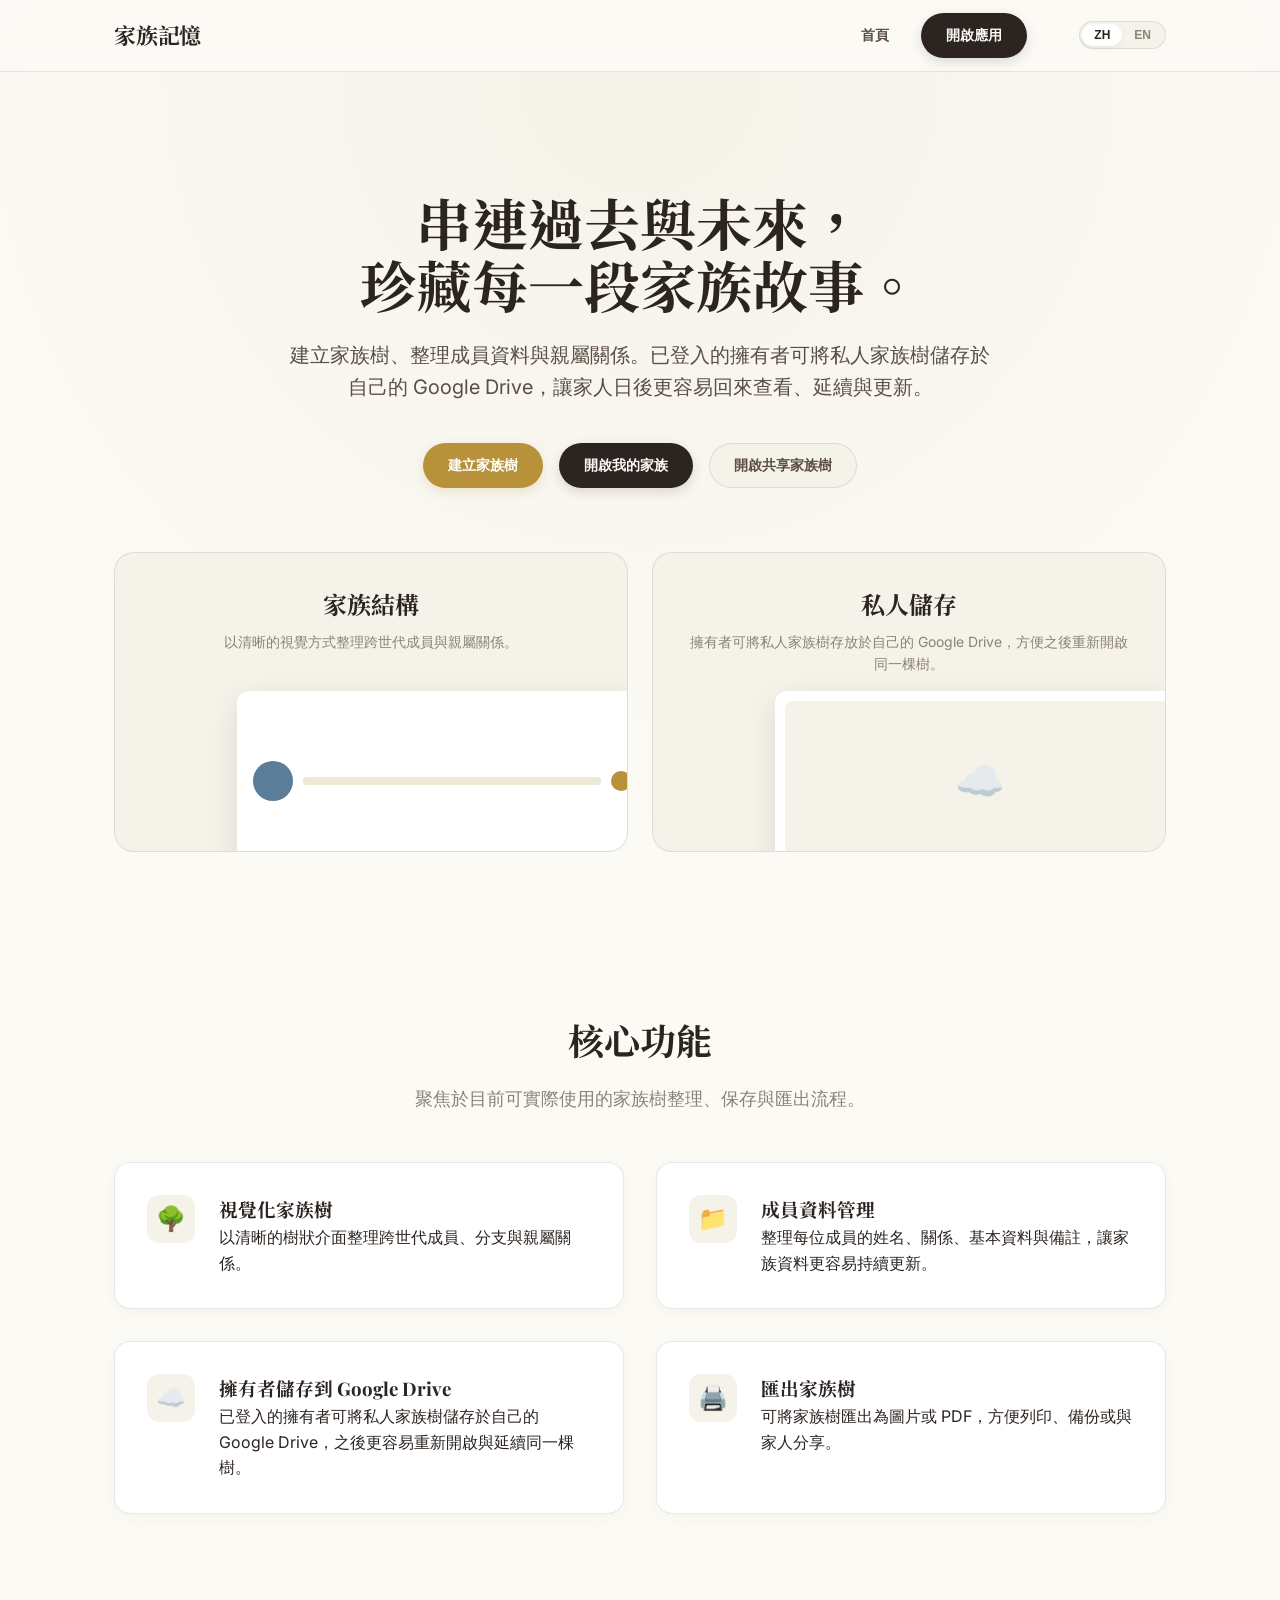
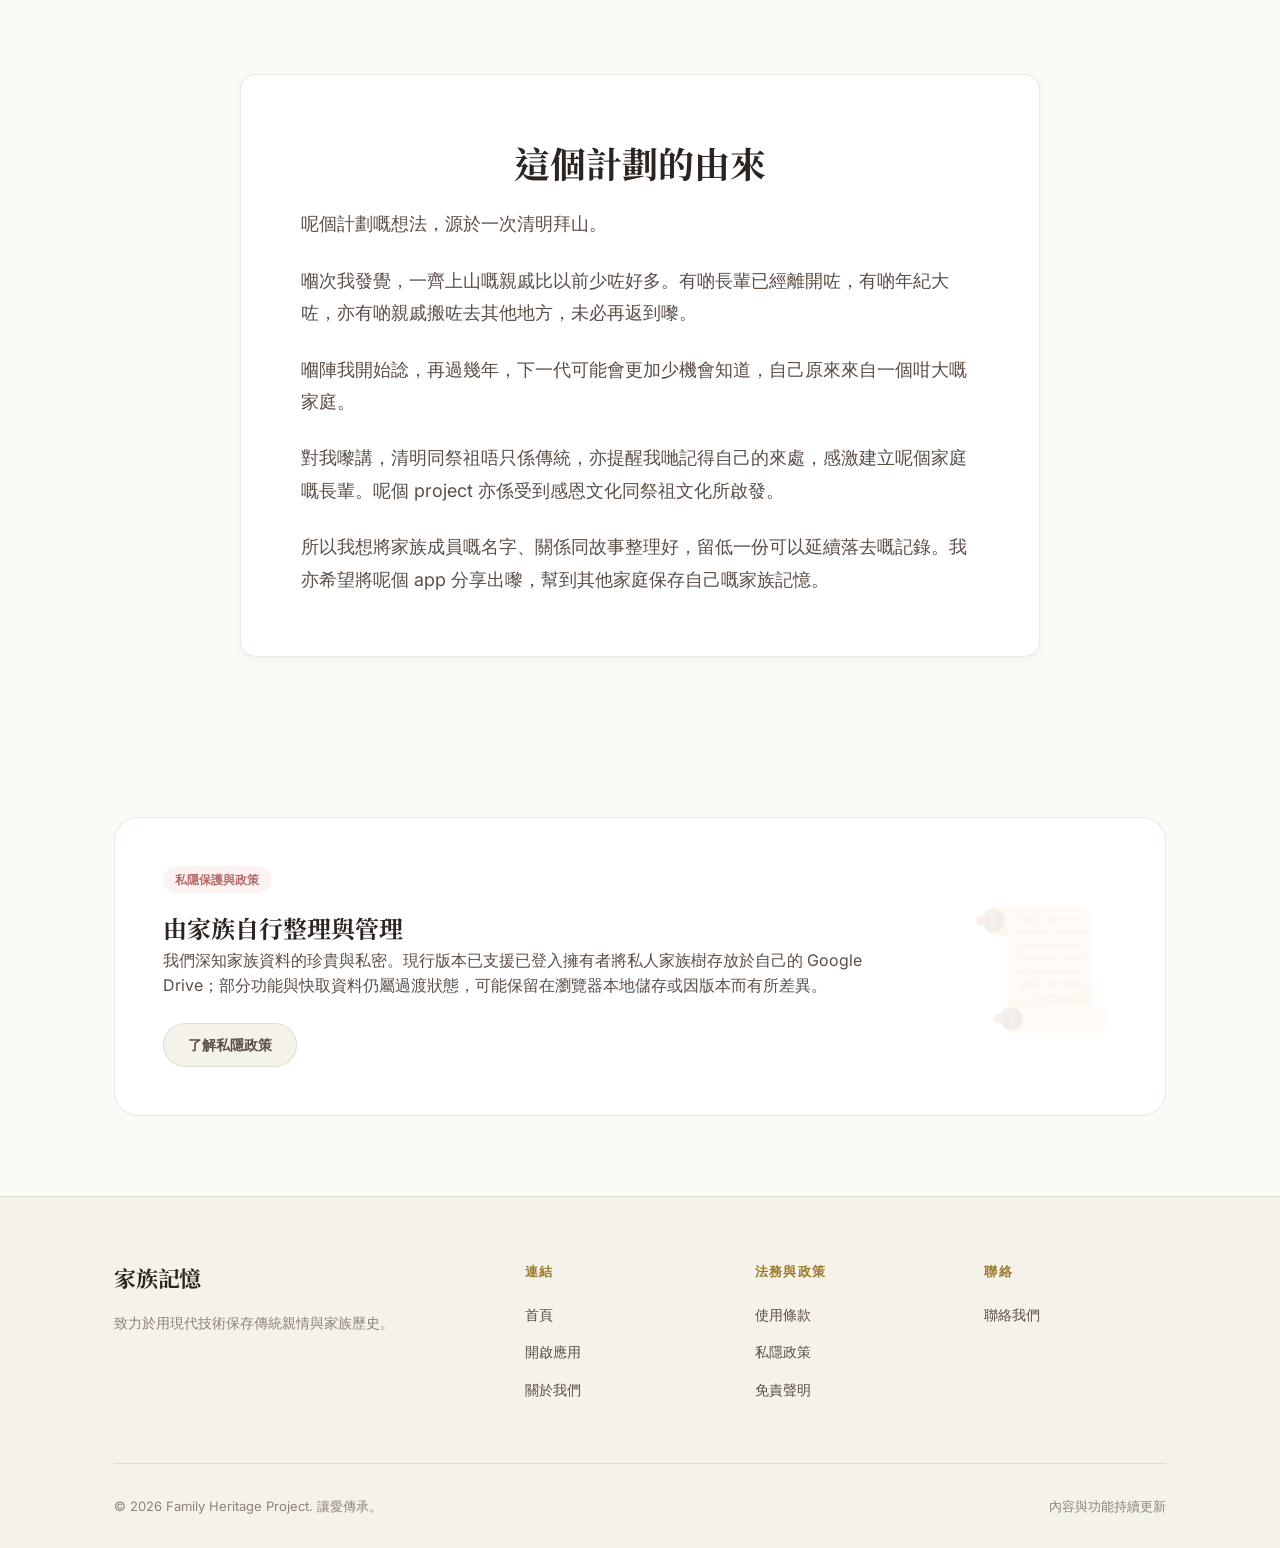
==== index.html @ efa3d114 "Add files via upload" ====
<!DOCTYPE html>
<html lang="zh">
<head>
  <meta charset="UTF-8">
  <meta name="viewport" content="width=device-width, initial-scale=1.0">
  <title>家族記憶 — 家族樹與 Google Drive 保存工具</title>
  <meta name="description" content="家族記憶是一個免費使用的家族樹工具，幫助家庭整理成員關係與基本資料，並讓擁有者將私人家族樹儲存於自己的 Google Drive。">
  <!-- Update this canonical URL to your final live domain -->
  <link rel="canonical" href="https://your-domain.com/">

  <!-- Open Graph -->
  <meta property="og:type" content="website">
  <meta property="og:url" content="https://your-domain.com/">
  <meta property="og:title" content="家族記憶 — 家族樹與 Google Drive 保存工具">
  <meta property="og:description" content="免費使用的家族樹工具，整理成員關係與資料，並讓擁有者將私人家族樹儲存於自己的 Google Drive。">
  <meta property="og:locale" content="zh_HK">
  <meta property="og:locale:alternate" content="en_US">

  <!-- Twitter / X Card -->
  <meta name="twitter:card" content="summary">
  <meta name="twitter:title" content="家族記憶 — 家族樹與 Google Drive 保存工具">
  <meta name="twitter:description" content="免費使用的家族樹工具，整理成員關係與資料，並讓擁有者將私人家族樹儲存於自己的 Google Drive。">

  <!-- Schema.org JSON-LD -->
  <script type="application/ld+json">
  {
    "@context": "https://schema.org",
    "@type": "WebApplication",
    "name": "家族記憶 Family Heritage",
    "url": "https://your-domain.com/",
    "description": "A free-to-use family tree tool that helps families organise member relationships and basic records, lets the owner store the private tree in their own Google Drive, and supports exporting the tree as an image or PDF.",
    "applicationCategory": "LifestyleApplication",
    "operatingSystem": "Any",
    "offers": {
      "@type": "Offer",
      "price": "0",
      "priceCurrency": "USD"
    },
    "inLanguage": ["zh-HK", "zh-TW", "en"],
    "creator": {
      "@type": "Person",
      "name": "Family Heritage Project"
    }
  }
  </script>
  <link rel="preconnect" href="https://fonts.googleapis.com">
  <link rel="preconnect" href="https://fonts.gstatic.com" crossorigin>
  <link href="https://fonts.googleapis.com/css2?family=Inter:wght@400;500;600;700&family=Playfair+Display:ital,wght@0,700;1,700&family=Noto+Serif+TC:wght@400;700&display=swap" rel="stylesheet">
  <link rel="stylesheet" href="site.css">
  <style>
    /* Unique Landing Page Styles */
    .hero {
      padding: 120px 0 80px;
      text-align: center;
      background: radial-gradient(circle at top, #f5f2e9 0%, var(--p) 70%);
    }
    .hero h1 { font-size: 56px; line-height: 1.1; margin-bottom: 24px; color: var(--ink); }
    .hero p { font-size: 20px; color: var(--ink2); max-width: 700px; margin: 0 auto 40px; }
    .hero-ctas { display: flex; gap: 16px; justify-content: center; }

    .story-section { background: var(--p); }
    .story-card { max-width: 800px; margin: 0 auto; padding: 60px; text-align: left; }
    .story-content p { font-size: 18px; margin-bottom: 24px; color: var(--ink2); line-height: 1.8; }
    .story-content p:last-child { margin-bottom: 0; }

    .lang-toggle {
      display: flex;
      background: var(--p2);
      border: 1px solid var(--bd);
      border-radius: 99px;
      padding: 2px;
      margin-left: 20px;
    }
    .lang-btn {
      padding: 4px 12px;
      border-radius: 99px;
      font-size: 12px;
      font-weight: 600;
      cursor: pointer;
      transition: all 0.2s;
      border: none;
      background: transparent;
      color: var(--ink3);
    }
    .lang-btn.active {
      background: #fff;
      color: var(--ink);
      box-shadow: 0 2px 5px rgba(0,0,0,0.05);
    }

    .preview-grid { display: grid; grid-template-columns: repeat(2, 1fr); gap: 24px; margin-top: 64px; }
    .preview-card { 
      height: 300px; 
      background: var(--p2); 
      border-radius: 20px; 
      border: 1px solid var(--bd); 
      overflow: hidden;
      position: relative;
      padding: 32px;
    }
    .preview-card h3 { font-size: 24px; margin-bottom: 8px; }
    .preview-card p { font-size: 14px; color: var(--ink3); }
    .mock-ui { 
      position: absolute; 
      bottom: -20px; 
      right: -20px; 
      width: 80%; 
      height: 180px; 
      background: #fff; 
      border-radius: 12px; 
      box-shadow: 0 10px 30px rgba(0,0,0,0.1);
      padding: 16px;
    }

    .stats-section { background: var(--ink); color: var(--p); }
    .stats-section .section-title { color: var(--p); }
    .stats-grid { display: grid; grid-template-columns: repeat(3, 1fr); gap: 32px; text-align: center; }
    .stat-item h2 { font-size: 28px; color: var(--gold); margin-bottom: 10px; }
    .stat-item p { font-size: 15px; opacity: 0.82; font-weight: 500; line-height: 1.6; max-width: 260px; margin: 0 auto; }

    .features-grid { display: grid; grid-template-columns: repeat(2, 1fr); gap: 32px; }
    .feature-card { display: flex; gap: 24px; align-items: flex-start; }
    .feature-icon { 
      width: 48px; height: 48px; border-radius: 12px; background: var(--p2); 
      display: flex; align-items: center; justify-content: center; font-size: 24px; flex-shrink: 0;
    }

    .privacy-box { 
      background: #fff; border: 1px solid var(--bd); border-radius: 24px; padding: 48px; 
      display: flex; gap: 48px; align-items: center;
    }
    .privacy-content { flex: 1; }
    .privacy-tag { 
      display: inline-block; padding: 4px 12px; background: var(--fbg); color: var(--fac); 
      border-radius: 99px; font-size: 12px; font-weight: 700; margin-bottom: 16px;
    }

  </style>
</head>
<body>

  <header class="site-header">
    <div class="container nav-wrap">
      <a href="index.html" class="logo" data-i18n="nav_brand">家族記憶</a>
      <nav class="nav-links">
        <a href="index.html" class="nav-link" data-i18n="nav_home">首頁</a>
        <a href="app.html" class="btn btn-pri" data-i18n="nav_app">開啟應用</a>
        
        <div class="lang-toggle">
          <button class="lang-btn" id="lang-zh-btn" onclick="setLang('zh')">ZH</button>
          <button class="lang-btn" id="lang-en-btn" onclick="setLang('en')">EN</button>
        </div>
      </nav>
    </div>
  </header>

  <main>
    <section class="hero">
      <div class="container">
        <h1 data-i18n="hero_title">串連過去與未來，<br>珍藏每一段家族故事。</h1>
        <p data-i18n="hero_subtitle">建立家族樹、整理成員資料與親屬關係。已登入的擁有者可將私人家族樹儲存於自己的 Google Drive，讓家人日後更容易回來查看、延續與更新。</p>
        <div class="hero-ctas">
          <a href="app.html" class="btn btn-gold" data-i18n="cta_create">建立家族樹</a>
          <a href="app.html" class="btn btn-pri" data-i18n="cta_open">開啟我的家族</a>
          <a href="app.html" class="btn btn-sec" data-i18n="cta_view">開啟共享家族樹</a>
        </div>

        <div class="preview-grid">
          <div class="preview-card">
            <h3 data-i18n="preview_tree">家族結構</h3>
            <p data-i18n="preview_tree_desc">以清晰的視覺方式整理跨世代成員與親屬關係。</p>
            <div class="mock-ui" style="display:flex; gap:10px; align-items:center;">
              <div style="width:40px; height:40px; border-radius:50%; background:var(--mac);"></div>
              <div style="flex:1; height:8px; background:var(--p3); border-radius:4px;"></div>
              <div style="width:20px; height:20px; border-radius:50%; background:var(--gold);"></div>
            </div>
          </div>
          <div class="preview-card">
            <h3 data-i18n="preview_drive">私人儲存</h3>
            <p data-i18n="preview_drive_desc">擁有者可將私人家族樹存放於自己的 Google Drive，方便之後重新開啟同一棵樹。</p>
            <div class="mock-ui" style="padding:10px;">
              <div style="width:100%; height:100%; background:var(--p2); border-radius:8px; display:flex; align-items:center; justify-content:center; font-size:40px;">☁️</div>
            </div>
          </div>
        </div>
      </div>
    </section>

    <section class="features">
      <div class="container">
        <h2 class="section-title" data-i18n="features_title">核心功能</h2>
        <p class="section-subtitle" data-i18n="features_subtitle">聚焦於目前可實際使用的家族樹整理、保存與匯出流程。</p>
        
        <div class="features-grid">
          <div class="card feature-card">
            <div class="feature-icon">🌳</div>
            <div>
              <h3 data-i18n="feat_tree">視覺化家族樹</h3>
              <p data-i18n="feat_tree_desc">以清晰的樹狀介面整理跨世代成員、分支與親屬關係。</p>
            </div>
          </div>
          <div class="card feature-card">
            <div class="feature-icon">📁</div>
            <div>
              <h3 data-i18n="feat_members">成員資料管理</h3>
              <p data-i18n="feat_members_desc">整理每位成員的姓名、關係、基本資料與備註，讓家族資料更容易持續更新。</p>
            </div>
          </div>
          <div class="card feature-card">
            <div class="feature-icon">☁️</div>
            <div>
              <h3 data-i18n="feat_drive">擁有者儲存到 Google Drive</h3>
              <p data-i18n="feat_drive_desc">已登入的擁有者可將私人家族樹儲存於自己的 Google Drive，之後更容易重新開啟與延續同一棵樹。</p>
            </div>
          </div>
          <div class="card feature-card">
            <div class="feature-icon">🖨️</div>
            <div>
              <h3 data-i18n="feat_export">匯出家族樹</h3>
              <p data-i18n="feat_export_desc">可將家族樹匯出為圖片或 PDF，方便列印、備份或與家人分享。</p>
            </div>
          </div>
        </div>
      </div>
    </section>

    <section class="story-section" id="story">
      <div class="container">
        <div class="card story-card">
          <h2 class="section-title" data-i18n="story_title">這個計劃的由來</h2>
          
          <div id="story-zh" class="story-content lang-zh">
            <p>呢個計劃嘅想法，源於一次清明拜山。</p>
            <p>嗰次我發覺，一齊上山嘅親戚比以前少咗好多。有啲長輩已經離開咗，有啲年紀大咗，亦有啲親戚搬咗去其他地方，未必再返到嚟。</p>
            <p>嗰陣我開始諗，再過幾年，下一代可能會更加少機會知道，自己原來來自一個咁大嘅家庭。</p>
            <p>對我嚟講，清明同祭祖唔只係傳統，亦提醒我哋記得自己的來處，感激建立呢個家庭嘅長輩。呢個 project 亦係受到感恩文化同祭祖文化所啟發。</p>
            <p>所以我想將家族成員嘅名字、關係同故事整理好，留低一份可以延續落去嘅記錄。我亦希望將呢個 app 分享出嚟，幫到其他家庭保存自己嘅家族記憶。</p>
          </div>

          <div id="story-en" class="story-content lang-en" style="display:none">
            <p>The idea for this project came from a Qingming grave-sweeping visit.</p>
            <p>That day, I noticed that far fewer relatives were making the visit together than before. Some elders had already passed away, some had grown older, and some relatives had moved elsewhere and might not be able to come back again.</p>
            <p>It made me think that, in a few more years, the next generation may have even fewer chances to know that they come from such a large family.</p>
            <p>To me, Qingming and ancestor remembrance are not only traditions. They are also reminders to remember where we come from, and to be grateful to the elders who built this family. This project is inspired by that spirit of gratitude, remembrance, and continuity.</p>
            <p>So I wanted to organize the names, relationships, and stories of our family members, and leave behind a record that can continue into the future. I also hope that by sharing this app, it can help other families preserve their own family memory.</p>
          </div>
        </div>
      </div>
    </section>

    <section class="privacy">
      <div class="container">
        <div class="privacy-box">
          <div class="privacy-content">
            <span class="privacy-tag" data-i18n="privacy_tag">私隱保護與政策</span>
            <h2 data-i18n="privacy_title">由家族自行整理與管理</h2>
            <p style="margin-bottom:24px; color:var(--ink2);" data-i18n="privacy_desc">我們深知家族資料的珍貴與私密。現行版本已支援已登入擁有者將私人家族樹存放於自己的 Google Drive；部分功能與快取資料仍屬過渡狀態，可能保留在瀏覽器本地儲存或因版本而有所差異。</p>
            <a href="trust.html" class="btn btn-sec" data-i18n="privacy_btn">了解私隱政策</a>
          </div>
          <div style="font-size:120px; opacity:0.1; user-select:none;">📜</div>
        </div>
      </div>
    </section>

  </main>

  <footer class="site-footer">
    <div class="container">
      <div class="footer-grid">
        <div class="footer-brand">
          <span class="logo" data-i18n="footer_brand">家族記憶</span>
          <p class="footer-desc" data-i18n="footer_desc">致力於用現代技術保存傳統親情與家族歷史。</p>
        </div>
        <div class="footer-col">
          <h4 data-i18n="footer_links_h">連結</h4>
          <ul class="footer-links">
            <li><a href="index.html" data-i18n="footer_home">首頁</a></li>
            <li><a href="app.html" data-i18n="footer_app">開啟應用</a></li>
            <li><a href="trust.html#about" data-i18n="footer_about">關於我們</a></li>
          </ul>
        </div>
        <div class="footer-col">
          <h4 data-i18n="footer_legal_h">法務與政策</h4>
          <ul class="footer-links">
            <li><a href="trust.html#terms" data-i18n="footer_terms">使用條款</a></li>
            <li><a href="trust.html#privacy" data-i18n="footer_privacy">私隱政策</a></li>
            <li><a href="trust.html#disclaimer" data-i18n="footer_disclaimer">免責聲明</a></li>
          </ul>
        </div>
        <div class="footer-col">
          <h4 data-i18n="footer_contact_h">聯絡</h4>
          <ul class="footer-links">
            <li><a href="trust.html#contact" data-i18n="footer_support">聯絡我們</a></li>
          </ul>
        </div>
      </div>
      <div class="footer-bottom">
        <p data-i18n="footer_copy">© 2026 Family Heritage Project. 讓愛傳承。</p>
        <div style="display:flex; gap:20px;">
          <span data-i18n="footer_version">內容與功能持續更新</span>
        </div>
      </div>
    </div>
  </footer>

  <script>
    const LANG_KEY = 'family-heritage-lang';
    
    const I18N = {
      zh: {
        site_title: "家族記憶",
        nav_brand: "家族記憶",
        nav_home: "首頁",
        nav_app: "開啟應用",
        hero_title: "串連過去與未來，<br>珍藏每一段家族故事。",
        hero_subtitle: "建立家族樹、整理成員資料與親屬關係。已登入的擁有者可將私人家族樹儲存於自己的 Google Drive，讓家人日後更容易回來查看、延續與更新。",
        cta_create: "建立家族樹",
        cta_open: "開啟我的家族",
        cta_view: "開啟共享家族樹",
        preview_tree: "家族結構",
        preview_tree_desc: "以清晰的視覺方式整理跨世代成員與親屬關係。",
        preview_drive: "私人儲存",
        preview_drive_desc: "擁有者可將私人家族樹存放於自己的 Google Drive，方便之後重新開啟同一棵樹。",
        features_title: "核心功能",
        features_subtitle: "聚焦於目前可實際使用的家族樹整理、保存與匯出流程。",
        feat_tree: "視覺化家族樹",
        feat_tree_desc: "以清晰的樹狀介面整理跨世代成員、分支與親屬關係。",
        feat_members: "成員資料管理",
        feat_members_desc: "整理每位成員的姓名、關係、基本資料與備註，讓家族資料更容易持續更新。",
        feat_drive: "擁有者儲存到 Google Drive",
        feat_drive_desc: "已登入的擁有者可將私人家族樹儲存於自己的 Google Drive，之後更容易重新開啟與延續同一棵樹。",
        feat_export: "匯出家族樹",
        feat_export_desc: "可將家族樹匯出為圖片或 PDF，方便列印、備份或與家人分享。",
        story_title: "這個計劃的由來",
        privacy_tag: "私隱保護與政策",
        privacy_title: "由家族自行整理與管理",
        privacy_desc: "我們深知家族資料的珍貴與私密。現行版本已支援已登入擁有者將私人家族樹存放於自己的 Google Drive；部分功能與快取資料仍屬過渡狀態，可能保留在瀏覽器本地儲存或因版本而有所差異。",
        privacy_btn: "了解私隱政策",
        footer_brand: "家族記憶",
        footer_desc: "致力於用現代技術保存傳統親情與家族歷史。",
        footer_links_h: "連結",
        footer_legal_h: "法務與政策",
        footer_contact_h: "聯絡",
        footer_home: "首頁",
        footer_app: "開啟應用",
        footer_about: "關於我們",
        footer_privacy: "私隱政策",
        footer_terms: "使用條款",
        footer_disclaimer: "免責聲明",
        footer_support: "聯絡我們",
        footer_copy: "© 2026 Family Heritage Project. 讓愛傳承。",
        footer_version: "內容與功能持續更新"
      },
      en: {
        site_title: "Family Heritage",
        nav_brand: "Family Heritage",
        nav_home: "Home",
        nav_app: "Open App",
        hero_title: "Connecting Past and Future,<br>Preserving Every Family Story.",
        hero_subtitle: "Build a family tree, organize member details and relationships, and let the signed-in owner store the private tree in their own Google Drive so relatives can more easily return, continue, view, and update it over time.",
        cta_create: "Create Tree",
        cta_open: "Open My Tree",
        cta_view: "Open Shared Tree",
        preview_tree: "Family Structure",
        preview_tree_desc: "Organize members and relationships across generations in a clear visual tree.",
        preview_drive: "Private Drive Storage",
        preview_drive_desc: "The owner can store the private family tree in their own Google Drive and reopen the same tree later.",
        features_title: "Core Features",
        features_subtitle: "Focused on the family-tree workflows, storage, and exports that are available now.",
        feat_tree: "Visual Family Tree",
        feat_tree_desc: "Arrange members, branches, and relationships across generations in a clear tree view.",
        feat_members: "Member Record Management",
        feat_members_desc: "Maintain names, relationships, basic details, and notes so the tree can keep evolving over time.",
        feat_drive: "Owner Storage in Google Drive",
        feat_drive_desc: "A signed-in owner can store the private family tree in their own Google Drive and reopen the same tree later.",
        feat_export: "Export Family Tree",
        feat_export_desc: "Export the family tree as an image or PDF for printing, backup, or sharing with relatives.",
        story_title: "Why This Project Exists",
        privacy_tag: "Privacy and Legal Info",
        privacy_title: "Family Managed and Owned",
        privacy_desc: "We understand how sensitive family records can be. The current version already supports Drive-backed private tree storage for signed-in owners, while some features and cached data remain transitional and may still rely on browser local storage or vary by version.",
        privacy_btn: "Learn About Privacy",
        footer_brand: "Family Heritage",
        footer_desc: "Dedicated to preserving traditional family bonds and history through modern technology.",
        footer_links_h: "Links",
        footer_legal_h: "Legal and Policy",
        footer_contact_h: "Contact",
        footer_home: "Home",
        footer_app: "Open App",
        footer_about: "About Us",
        footer_privacy: "Privacy Policy",
        footer_terms: "Terms of Use",
        footer_disclaimer: "Disclaimer",
        footer_support: "Support and Contact",
        footer_copy: "© 2026 Family Heritage Project. Let love pass on.",
        footer_version: "Content and features continue to evolve"
      }
    };

    function setLang(lang) {
      localStorage.setItem(LANG_KEY, lang);
      applyLang(lang);
    }

    function applyLang(lang) {
      document.documentElement.lang = lang;
      
      // Update toggle buttons
      document.getElementById('lang-zh-btn').classList.toggle('active', lang === 'zh');
      document.getElementById('lang-en-btn').classList.toggle('active', lang === 'en');

      // Update I18N elements
      const strings = I18N[lang];
      document.title = strings.site_title;
      document.querySelectorAll('[data-i18n]').forEach(el => {
        const key = el.getAttribute('data-i18n');
        if (strings[key]) {
          if (el.tagName === 'INPUT' || el.tagName === 'TEXTAREA') {
            el.placeholder = strings[key];
          } else {
            el.innerHTML = strings[key];
          }
        }
      });

      // Special handling for Story section
      document.getElementById('story-zh').style.display = lang === 'zh' ? 'block' : 'none';
      document.getElementById('story-en').style.display = lang === 'en' ? 'block' : 'none';

    }

    // Init
    const savedLang = localStorage.getItem(LANG_KEY) || 'zh';
    applyLang(savedLang);
  </script>
</body>
</html>
---- site.css ----
:root {
  /* Colors - Modern Heritage Palette */
  --p: #fbfaf5;      /* Clean Parchment */
  --p2: #f5f2e9;     /* Surface 2 */
  --p3: #ede8d5;     /* Surface 3 / Hover */
  --bd: rgba(44,36,32,0.1);  /* Soft Stroke */
  --gold: #b8923a;   /* Primary Gold */
  --gold2: #c9a96e;  /* Soft Gold */
  --gold3: #9a7a2e;  /* Deep Gold */
  --ink: #2c2420;    /* Text Primary */
  --ink2: #5a4e46;   /* Text Secondary */
  --ink3: #8c8279;   /* Text Muted */
  --mac: #5a7d9a;    /* Muted Male Accent */
  --mbg: #f0f4f8;    /* Muted Male Background */
  --fac: #b56a6a;    /* Muted Female Accent */
  --fbg: #fdf2f2;    /* Muted Female Background */
  
  /* Fonts */
  --serif: "Playfair Display", "Noto Serif TC", serif;
  --sans: "Inter", -apple-system, BlinkMacSystemFont, "Segoe UI", Roboto, sans-serif;

  --h-h: 72px;
  --max-w: 1100px;
}

* { box-sizing: border-box; margin: 0; padding: 0; }
body { 
  font-family: var(--sans); 
  background: var(--p); 
  color: var(--ink); 
  line-height: 1.6;
  -webkit-font-smoothing: antialiased;
}

a { text-decoration: none; color: inherit; transition: all 0.2s; }

/* Typography */
h1, h2, h3, .serif-font { font-family: var(--serif); font-weight: 700; }

/* Layout */
.container { max-width: var(--max-w); margin: 0 auto; padding: 0 24px; }

/* Navigation */
header.site-header {
  height: var(--h-h);
  background: rgba(251, 250, 245, 0.85);
  backdrop-filter: blur(12px);
  border-bottom: 1px solid var(--bd);
  position: sticky;
  top: 0;
  z-index: 100;
  display: flex;
  align-items: center;
}

.nav-wrap {
  display: flex;
  justify-content: space-between;
  align-items: center;
  width: 100%;
}

.logo {
  font-family: var(--serif);
  font-size: 22px;
  font-weight: 700;
  color: var(--ink);
  letter-spacing: -0.01em;
}
.logo em { color: var(--gold); font-style: normal; margin: 0 2px; }

.nav-links { display: flex; gap: 32px; align-items: center; }
.nav-link { 
  font-size: 14px; 
  font-weight: 600; 
  color: var(--ink2); 
}
.nav-link:hover { color: var(--gold); }

/* Buttons */
.btn {
  display: inline-flex;
  align-items: center;
  justify-content: center;
  padding: 10px 24px;
  border-radius: 99px;
  font-size: 14px;
  font-weight: 600;
  cursor: pointer;
  transition: all 0.2s cubic-bezier(0.4, 0, 0.2, 1);
  border: 1px solid transparent;
}

.btn-pri {
  background: var(--ink);
  color: var(--p);
  box-shadow: 0 4px 12px rgba(44, 36, 32, 0.15);
}
.btn-pri:hover {
  background: var(--ink2);
  transform: translateY(-2px);
  box-shadow: 0 8px 20px rgba(44, 36, 32, 0.2);
}

.btn-sec {
  background: var(--p2);
  border-color: var(--bd);
  color: var(--ink2);
}
.btn-sec:hover {
  background: var(--p3);
  border-color: var(--gold2);
  color: var(--ink);
}

.btn-gold {
  background: var(--gold);
  color: #fff;
  box-shadow: 0 4px 12px rgba(184, 146, 58, 0.2);
}
.btn-gold:hover {
  background: var(--gold3);
  transform: translateY(-2px);
  box-shadow: 0 8px 20px rgba(184, 146, 58, 0.3);
}

/* Sections */
section { padding: 80px 0; }
.section-title { font-size: 36px; text-align: center; margin-bottom: 16px; color: var(--ink); }
.section-subtitle { font-size: 18px; text-align: center; color: var(--ink3); max-width: 600px; margin: 0 auto 48px; }

/* Cards */
.card {
  background: #fff;
  border: 1px solid var(--bd);
  border-radius: 16px;
  padding: 32px;
  transition: all 0.3s ease;
  box-shadow: 0 4px 15px rgba(0,0,0,0.03);
}
.card:hover {
  transform: translateY(-6px);
  box-shadow: 0 20px 40px rgba(44, 36, 32, 0.08);
  border-color: var(--gold2);
}

/* Footer */
footer.site-footer {
  background: var(--p2);
  border-top: 1px solid var(--bd);
  padding: 64px 0 32px;
  color: var(--ink2);
}

.footer-grid {
  display: grid;
  grid-template-columns: 2fr 1fr 1fr 1fr;
  gap: 48px;
  margin-bottom: 48px;
}

.footer-brand .logo { margin-bottom: 16px; display: block; }
.footer-desc { font-size: 14px; color: var(--ink3); max-width: 300px; }

.footer-col h4 {
  font-size: 13px;
  text-transform: uppercase;
  letter-spacing: 0.1em;
  color: var(--gold3);
  margin-bottom: 20px;
}

.footer-links { list-style: none; }
.footer-links li { margin-bottom: 12px; }
.footer-links a { font-size: 14px; font-weight: 500; }
.footer-links a:hover { color: var(--gold); }

.footer-bottom {
  padding-top: 32px;
  border-top: 1px solid var(--bd);
  display: flex;
  justify-content: space-between;
  align-items: center;
  font-size: 13px;
  color: var(--ink3);
}
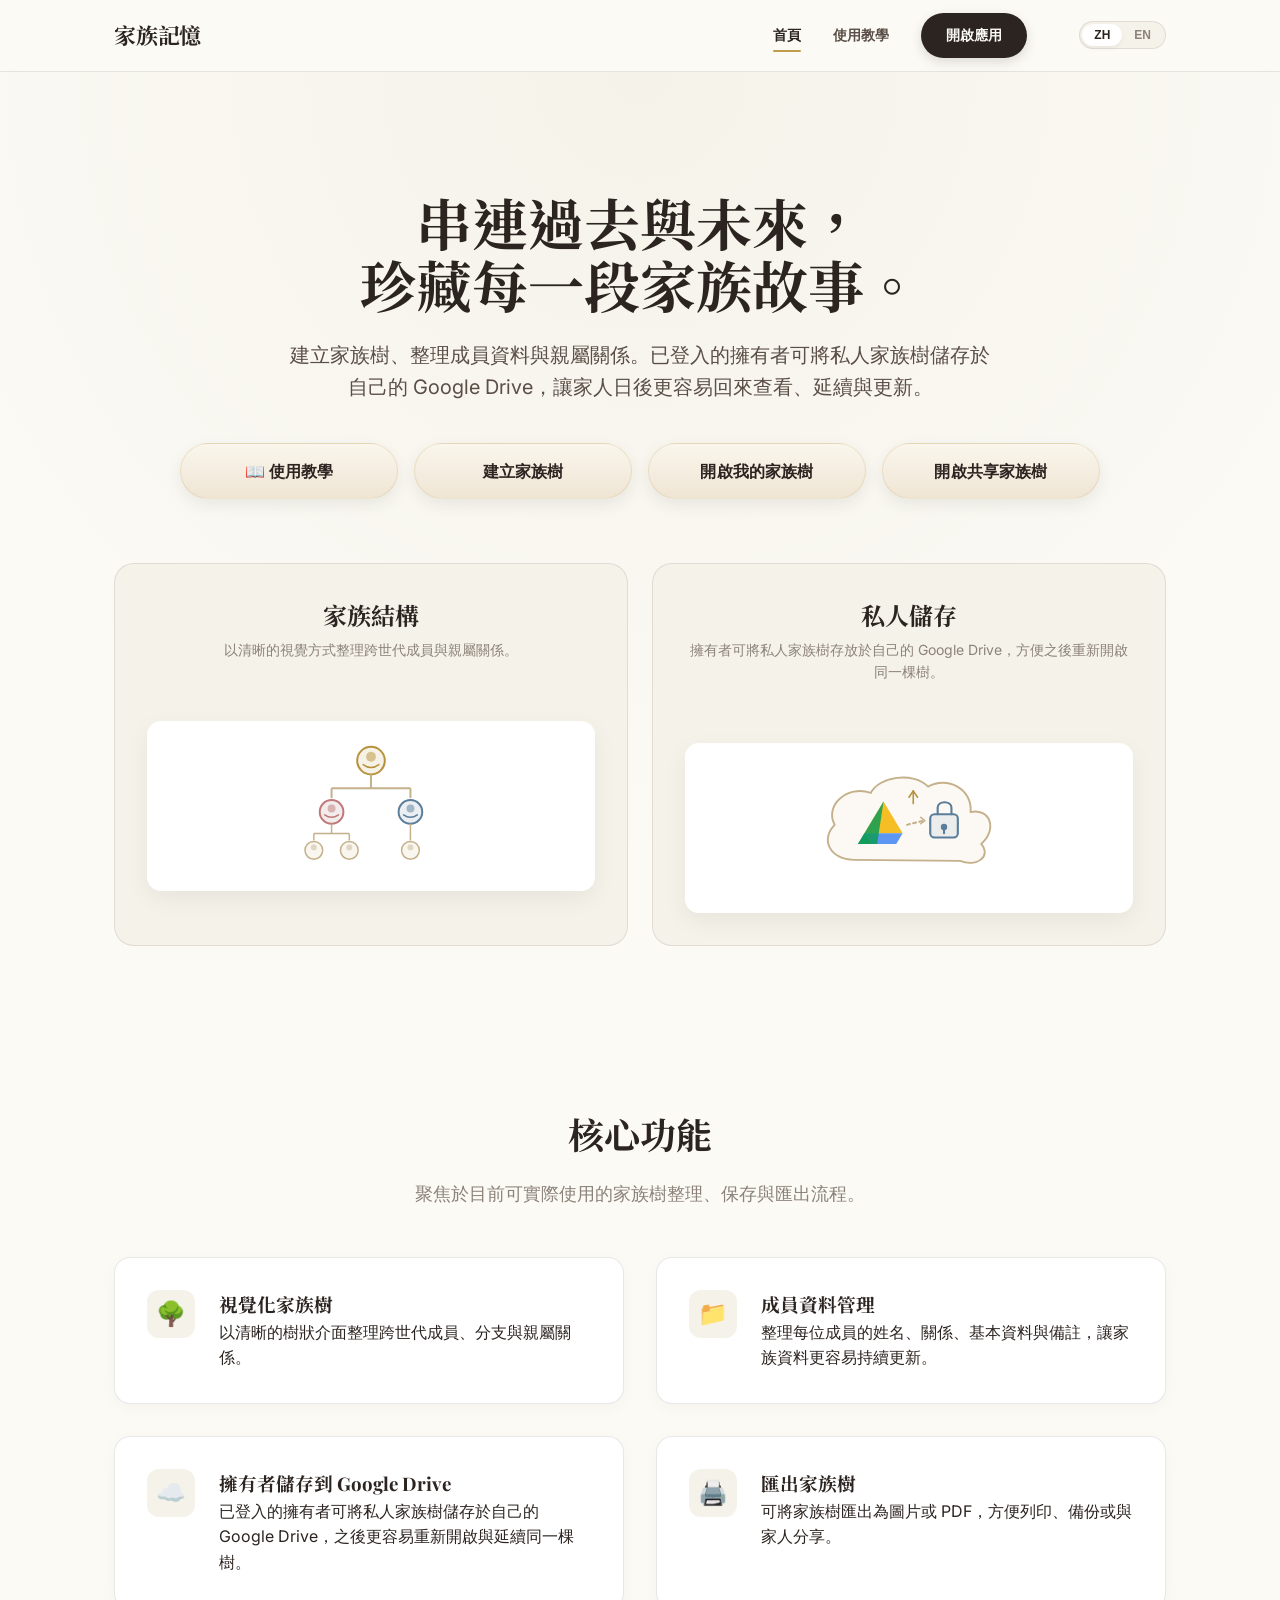
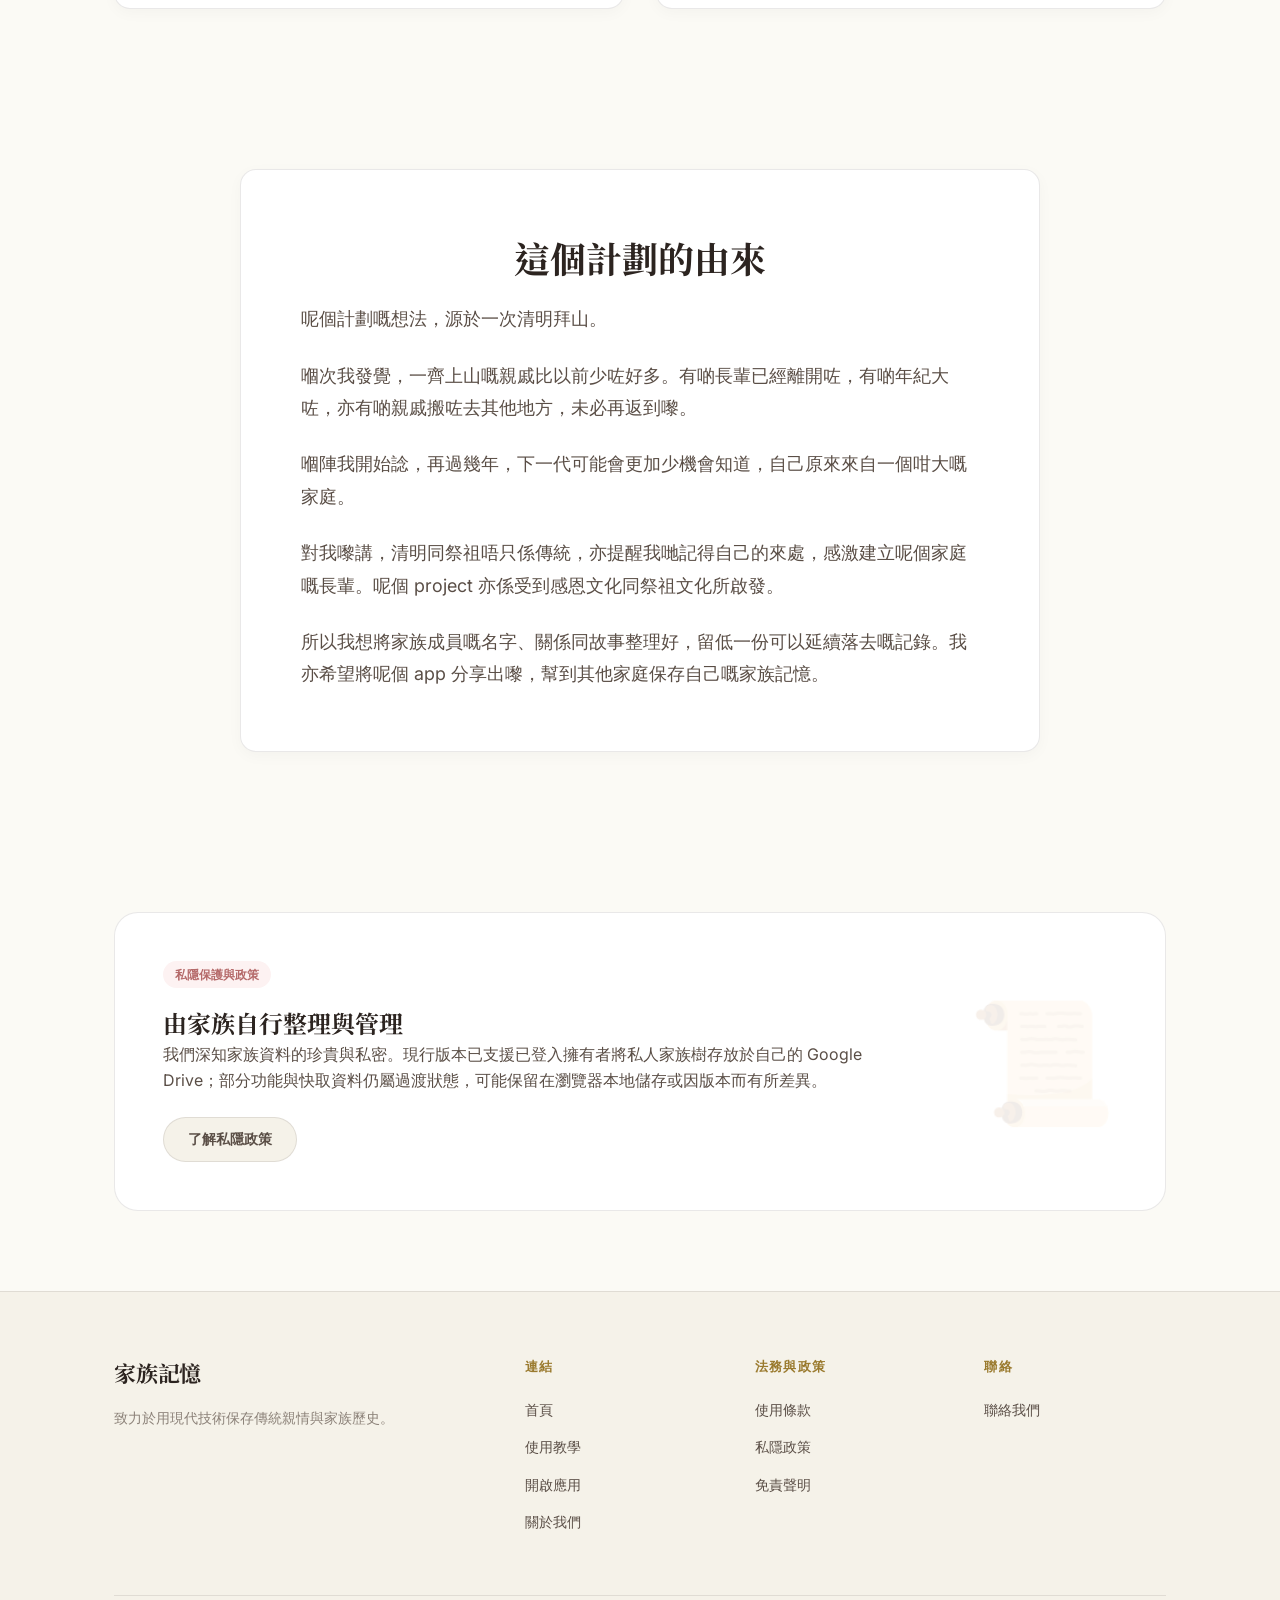
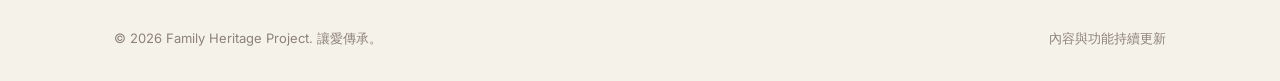
==== commit 08794330: "Add files via upload" ====
--- a/index.html
+++ b/index.html
@@ -56,7 +56,54 @@
     }
     .hero h1 { font-size: 56px; line-height: 1.1; margin-bottom: 24px; color: var(--ink); }
     .hero p { font-size: 20px; color: var(--ink2); max-width: 700px; margin: 0 auto 40px; }
-    .hero-ctas { display: flex; gap: 16px; justify-content: center; }
+    .hero-ctas {
+      display: flex;
+      gap: 14px 16px;
+      justify-content: center;
+      flex-wrap: wrap;
+      align-items: stretch;
+      max-width: 920px;
+      margin: 0 auto;
+    }
+    .hero-ctas .btn {
+      flex: 1 1 208px;
+      max-width: 244px;
+      min-height: 56px;
+      min-width: 208px;
+      padding: 0 26px;
+      border-radius: 99px;
+      font-size: 16px;
+      font-weight: 600;
+      line-height: 1.25;
+      text-align: center;
+      white-space: nowrap;
+      letter-spacing: 0.01em;
+      border: 1px solid rgba(184, 146, 58, 0.18);
+      color: var(--ink);
+      box-shadow: 0 6px 16px rgba(44, 36, 32, 0.08);
+    }
+    .hero-ctas .btn:first-child {
+      letter-spacing: 0;
+    }
+    .hero-ctas .btn:hover {
+      transform: translateY(-2px);
+      box-shadow: 0 10px 24px rgba(44, 36, 32, 0.12);
+    }
+    .hero-ctas .btn-sec,
+    .hero-ctas .btn-gold,
+    .hero-ctas .btn-pri {
+      background: linear-gradient(180deg, #faf6ed 0%, #efe5d3 100%);
+      color: var(--ink);
+      border-color: rgba(184, 146, 58, 0.18);
+      box-shadow: 0 6px 16px rgba(44, 36, 32, 0.08);
+    }
+    .hero-ctas .btn-sec:hover,
+    .hero-ctas .btn-gold:hover,
+    .hero-ctas .btn-pri:hover {
+      background: linear-gradient(180deg, #fcf8f0 0%, #f3e9d7 100%);
+      border-color: var(--gold2);
+      color: var(--ink);
+    }
 
     .story-section { background: var(--p); }
     .story-card { max-width: 800px; margin: 0 auto; padding: 60px; text-align: left; }
@@ -90,27 +137,32 @@
 
     .preview-grid { display: grid; grid-template-columns: repeat(2, 1fr); gap: 24px; margin-top: 64px; }
     .preview-card { 
-      height: 300px; 
       background: var(--p2); 
       border-radius: 20px; 
       border: 1px solid var(--bd); 
       overflow: hidden;
-      position: relative;
       padding: 32px;
-    }
-    .preview-card h3 { font-size: 24px; margin-bottom: 8px; }
+      display: flex;
+      flex-direction: column;
+      align-items: center;
+      text-align: center;
+      gap: 20px;
+    }
+    .preview-card h3 { font-size: 24px; margin-bottom: 4px; }
     .preview-card p { font-size: 14px; color: var(--ink3); }
     .mock-ui { 
-      position: absolute; 
-      bottom: -20px; 
-      right: -20px; 
-      width: 80%; 
-      height: 180px; 
+      width: 100%; 
+      height: 170px; 
       background: #fff; 
-      border-radius: 12px; 
-      box-shadow: 0 10px 30px rgba(0,0,0,0.1);
-      padding: 16px;
-    }
+      border-radius: 14px; 
+      box-shadow: 0 8px 24px rgba(0,0,0,0.06);
+      padding: 16px 24px;
+      display: flex;
+      align-items: center;
+      justify-content: center;
+    }
+    .mock-ui svg { width: 100%; height: 100%; max-width: 240px; }
+    .preview-text { min-width: 0; }
 
     .stats-section { background: var(--ink); color: var(--p); }
     .stats-section .section-title { color: var(--p); }
@@ -135,6 +187,79 @@
       border-radius: 99px; font-size: 12px; font-weight: 700; margin-bottom: 16px;
     }
 
+    /* ── Tablet landscape ≤ 1024px ── */
+    @media (max-width: 1024px) {
+      .hero { padding: 96px 0 64px; }
+      .hero h1 { font-size: 44px; }
+      .hero p { font-size: 18px; max-width: 600px; margin-bottom: 32px; }
+      .hero-ctas { max-width: 780px; }
+      .hero-ctas .btn { max-width: 220px; min-width: 180px; min-height: 50px; font-size: 15px; }
+      .preview-grid { gap: 20px; margin-top: 48px; }
+      .preview-card { padding: 28px; gap: 18px; }
+      .mock-ui { height: 155px; }
+      .stats-grid { gap: 24px; }
+      .story-card { padding: 48px; }
+      .features-grid { gap: 24px; }
+      .privacy-box { padding: 40px; gap: 36px; }
+    }
+
+    /* ── Tablet portrait ≤ 768px ── */
+    @media (max-width: 768px) {
+      .hero { padding: 72px 0 48px; }
+      .hero h1 { font-size: 36px; margin-bottom: 18px; }
+      .hero p { font-size: 16px; max-width: 520px; margin-bottom: 28px; }
+      .hero-ctas { max-width: 600px; gap: 10px 12px; }
+      .hero-ctas .btn { flex: 1 1 180px; max-width: 240px; min-width: 170px; min-height: 48px; font-size: 14px; padding: 0 20px; }
+      .preview-grid { grid-template-columns: 1fr; gap: 16px; margin-top: 36px; }
+      .preview-card { padding: 24px; gap: 16px; }
+      .preview-card h3 { font-size: 20px; margin-bottom: 2px; }
+      .mock-ui { height: 140px; padding: 14px 20px; }
+      .features-grid { grid-template-columns: 1fr; gap: 20px; }
+      .stats-grid { grid-template-columns: repeat(3, 1fr); gap: 20px; }
+      .stat-item h2 { font-size: 24px; }
+      .stat-item p { font-size: 14px; }
+      .story-card { padding: 36px; }
+      .story-content p { font-size: 16px; margin-bottom: 18px; }
+      .privacy-box { flex-direction: column; padding: 32px; gap: 20px; text-align: center; }
+      .privacy-box div[style] { display: none; }
+      .lang-toggle { margin-left: 12px; }
+    }
+
+    /* ── Large phones ≤ 480px ── */
+    @media (max-width: 480px) {
+      .hero { padding: 56px 0 36px; }
+      .hero h1 { font-size: 28px; margin-bottom: 14px; line-height: 1.2; overflow-wrap:anywhere; }
+      .hero h1 br { display: none; }
+      .hero p { font-size: 15px; max-width: 100%; margin-bottom: 24px; padding: 0 4px; overflow-wrap:anywhere; }
+      .hero-ctas { display:grid;grid-template-columns:repeat(2,minmax(0,1fr));gap:10px;width:100%;max-width:100%; }
+      .hero-ctas .btn { width:100%;max-width:none;min-width:0;min-height:46px;font-size:14px;padding:0 12px; }
+      .preview-grid { margin-top: 24px; gap: 14px; }
+      .preview-card { padding: 20px; border-radius: 14px; gap: 14px; }
+      .preview-card h3 { font-size: 18px; }
+      .preview-card p { font-size: 13px; }
+      .mock-ui { height: 120px; border-radius: 10px; padding: 10px 16px; }
+      .features-grid { gap: 16px; }
+      .feature-card { gap: 16px; }
+      .feature-icon { width: 40px; height: 40px; font-size: 20px; }
+      .stats-grid { grid-template-columns: 1fr; gap: 16px; }
+      .stat-item h2 { font-size: 22px; }
+      .story-card { padding: 24px; }
+      .story-content p { font-size: 15px; margin-bottom: 16px; line-height: 1.7; }
+      .privacy-box { padding: 24px; border-radius: 16px; }
+      .lang-toggle { margin-left: 8px; }
+      .lang-btn { padding: 4px 10px; font-size: 11px; }
+    }
+
+    /* ── Small phones ≤ 375px ── */
+    @media (max-width: 375px) {
+      .hero h1 { font-size: 24px; }
+      .hero p { font-size: 14px; }
+      .hero-ctas .btn { min-width:0; font-size: 14px; min-height: 46px; padding: 0 10px; }
+      .story-card { padding: 20px; }
+      .preview-card { padding: 16px; gap: 12px; }
+      .mock-ui { height: 100px; padding: 8px 12px; }
+    }
+
   </style>
 </head>
 <body>
@@ -143,7 +268,8 @@
     <div class="container nav-wrap">
       <a href="index.html" class="logo" data-i18n="nav_brand">家族記憶</a>
       <nav class="nav-links">
-        <a href="index.html" class="nav-link" data-i18n="nav_home">首頁</a>
+        <a href="index.html" class="nav-link active" data-i18n="nav_home">首頁</a>
+        <a href="guide.html" class="nav-link" data-i18n="nav_guide">使用教學</a>
         <a href="app.html" class="btn btn-pri" data-i18n="nav_app">開啟應用</a>
         
         <div class="lang-toggle">
@@ -160,26 +286,92 @@
         <h1 data-i18n="hero_title">串連過去與未來，<br>珍藏每一段家族故事。</h1>
         <p data-i18n="hero_subtitle">建立家族樹、整理成員資料與親屬關係。已登入的擁有者可將私人家族樹儲存於自己的 Google Drive，讓家人日後更容易回來查看、延續與更新。</p>
         <div class="hero-ctas">
+          <a href="guide.html" class="btn btn-sec" data-i18n="cta_guide">📖 使用教學</a>
           <a href="app.html" class="btn btn-gold" data-i18n="cta_create">建立家族樹</a>
-          <a href="app.html" class="btn btn-pri" data-i18n="cta_open">開啟我的家族</a>
+          <a href="app.html" class="btn btn-pri" data-i18n="cta_open">開啟我的家族樹</a>
           <a href="app.html" class="btn btn-sec" data-i18n="cta_view">開啟共享家族樹</a>
         </div>
 
         <div class="preview-grid">
           <div class="preview-card">
-            <h3 data-i18n="preview_tree">家族結構</h3>
-            <p data-i18n="preview_tree_desc">以清晰的視覺方式整理跨世代成員與親屬關係。</p>
-            <div class="mock-ui" style="display:flex; gap:10px; align-items:center;">
-              <div style="width:40px; height:40px; border-radius:50%; background:var(--mac);"></div>
-              <div style="flex:1; height:8px; background:var(--p3); border-radius:4px;"></div>
-              <div style="width:20px; height:20px; border-radius:50%; background:var(--gold);"></div>
+            <div class="preview-text">
+              <h3 data-i18n="preview_tree">家族結構</h3>
+              <p data-i18n="preview_tree_desc">以清晰的視覺方式整理跨世代成員與親屬關係。</p>
+            </div>
+            <div class="mock-ui">
+              <svg viewBox="0 0 160 140" fill="none" xmlns="http://www.w3.org/2000/svg">
+                <!-- Grandparent -->
+                <circle cx="80" cy="24" r="14" fill="rgba(184,146,58,0.12)" stroke="#b8923a" stroke-width="2"/>
+                <circle cx="80" cy="20" r="5" fill="#b8923a" opacity="0.5"/>
+                <path d="M72 28 Q80 34 88 28" stroke="#b8923a" stroke-width="1.5" stroke-linecap="round" fill="none"/>
+                <!-- Vertical line down -->
+                <line x1="80" y1="38" x2="80" y2="52" stroke="#c4b08a" stroke-width="2"/>
+                <!-- Horizontal branch -->
+                <line x1="40" y1="52" x2="120" y2="52" stroke="#c4b08a" stroke-width="2"/>
+                <!-- Drop lines -->
+                <line x1="40" y1="52" x2="40" y2="62" stroke="#c4b08a" stroke-width="2"/>
+                <line x1="120" y1="52" x2="120" y2="62" stroke="#c4b08a" stroke-width="2"/>
+                <!-- Parent left -->
+                <circle cx="40" cy="76" r="12" fill="rgba(154,96,96,0.12)" stroke="#c07878" stroke-width="2"/>
+                <circle cx="40" cy="72.5" r="4" fill="#c07878" opacity="0.5"/>
+                <path d="M33 79 Q40 84 47 79" stroke="#c07878" stroke-width="1.5" stroke-linecap="round" fill="none"/>
+                <!-- Parent right -->
+                <circle cx="120" cy="76" r="12" fill="rgba(90,125,154,0.12)" stroke="#5a7d9a" stroke-width="2"/>
+                <circle cx="120" cy="72.5" r="4" fill="#5a7d9a" opacity="0.5"/>
+                <path d="M113 79 Q120 84 127 79" stroke="#5a7d9a" stroke-width="1.5" stroke-linecap="round" fill="none"/>
+                <!-- Children from left parent -->
+                <line x1="40" y1="88" x2="40" y2="98" stroke="#c4b08a" stroke-width="1.5"/>
+                <line x1="22" y1="98" x2="58" y2="98" stroke="#c4b08a" stroke-width="1.5"/>
+                <line x1="22" y1="98" x2="22" y2="105" stroke="#c4b08a" stroke-width="1.5"/>
+                <line x1="58" y1="98" x2="58" y2="105" stroke="#c4b08a" stroke-width="1.5"/>
+                <circle cx="22" cy="115" r="9" fill="rgba(184,146,58,0.08)" stroke="#c4b08a" stroke-width="1.5"/>
+                <circle cx="22" cy="112" r="3" fill="#c4b08a" opacity="0.45"/>
+                <circle cx="58" cy="115" r="9" fill="rgba(184,146,58,0.08)" stroke="#c4b08a" stroke-width="1.5"/>
+                <circle cx="58" cy="112" r="3" fill="#c4b08a" opacity="0.45"/>
+                <!-- Child from right parent -->
+                <line x1="120" y1="88" x2="120" y2="105" stroke="#c4b08a" stroke-width="1.5"/>
+                <circle cx="120" cy="115" r="9" fill="rgba(184,146,58,0.08)" stroke="#c4b08a" stroke-width="1.5"/>
+                <circle cx="120" cy="112" r="3" fill="#c4b08a" opacity="0.45"/>
+              </svg>
             </div>
           </div>
           <div class="preview-card">
-            <h3 data-i18n="preview_drive">私人儲存</h3>
-            <p data-i18n="preview_drive_desc">擁有者可將私人家族樹存放於自己的 Google Drive，方便之後重新開啟同一棵樹。</p>
-            <div class="mock-ui" style="padding:10px;">
-              <div style="width:100%; height:100%; background:var(--p2); border-radius:8px; display:flex; align-items:center; justify-content:center; font-size:40px;">☁️</div>
+            <div class="preview-text">
+              <h3 data-i18n="preview_drive">私人儲存</h3>
+              <p data-i18n="preview_drive_desc">擁有者可將私人家族樹存放於自己的 Google Drive，方便之後重新開啟同一棵樹。</p>
+            </div>
+            <div class="mock-ui">
+              <svg viewBox="0 0 180 130" fill="none" xmlns="http://www.w3.org/2000/svg">
+                <!-- Cloud background -->
+                <path d="M38 95 C16 95, 6 76, 20 62 C10 44, 32 24, 54 32 C62 16, 94 12, 108 26 C126 16, 150 28, 148 50 C166 46, 174 66, 158 80 C168 92, 154 102, 138 96 Z" fill="rgba(184,146,58,0.05)" stroke="#c4b08a" stroke-width="1.8" stroke-linejoin="round"/>
+                
+                <!-- Google Drive logo — authentic shape -->
+                <!-- Yellow triangle top -->
+                <path d="M66 40 L84 70 L48 70 Z" fill="#F4B400" opacity="0.85"/>
+                <!-- Blue parallelogram bottom-right -->
+                <path d="M84 70 L78 80 L42 80 L48 70 Z" fill="#4285F4" opacity="0.85"/>
+                <!-- Green parallelogram bottom-left -->
+                <path d="M48 70 L42 80 L60 80 L66 40 Z" fill="none"/>
+                <path d="M66 40 L84 70 L78 80 L60 80 Z" fill="none"/>
+                <path d="M48 70 L42 80 L54 80" fill="#0F9D58" opacity="0.85"/>
+                <path d="M66 40 L54 60" stroke="#0F9D58" stroke-width="0" fill="none"/>
+                <!-- Cleaner Drive shape overlay -->
+                <path d="M66 40 L48 70 L42 80 L60 80 Z" fill="#0F9D58" opacity="0.85"/>
+
+                <!-- Arrow: Drive → Lock -->
+                <path d="M88 62 L104 58" stroke="#c4b08a" stroke-width="1.8" stroke-linecap="round" stroke-dasharray="3 3"/>
+                <path d="M101 55 L105 58 L101 61" stroke="#c4b08a" stroke-width="1.4" stroke-linecap="round" stroke-linejoin="round" fill="none"/>
+
+                <!-- Lock icon -->
+                <rect x="110" y="52" width="26" height="22" rx="4" fill="rgba(90,125,154,0.1)" stroke="#5a7d9a" stroke-width="2"/>
+                <path d="M117 52 V46 C117 39, 130 39, 130 46 V52" fill="none" stroke="#5a7d9a" stroke-width="2" stroke-linecap="round"/>
+                <circle cx="123" cy="64" r="3" fill="#5a7d9a"/>
+                <line x1="123" y1="67" x2="123" y2="70" stroke="#5a7d9a" stroke-width="2" stroke-linecap="round"/>
+
+                <!-- Upload arrow at cloud top -->
+                <path d="M98 36 L94 30 L90 36" stroke="#b8923a" stroke-width="1.5" stroke-linecap="round" stroke-linejoin="round"/>
+                <line x1="94" y1="30" x2="94" y2="42" stroke="#b8923a" stroke-width="1.5" stroke-linecap="round"/>
+              </svg>
             </div>
           </div>
         </div>
@@ -275,6 +467,7 @@
           <h4 data-i18n="footer_links_h">連結</h4>
           <ul class="footer-links">
             <li><a href="index.html" data-i18n="footer_home">首頁</a></li>
+            <li><a href="guide.html" data-i18n="nav_guide">📖 使用教學</a></li>
             <li><a href="app.html" data-i18n="footer_app">開啟應用</a></li>
             <li><a href="trust.html#about" data-i18n="footer_about">關於我們</a></li>
           </ul>
@@ -311,11 +504,13 @@
         site_title: "家族記憶",
         nav_brand: "家族記憶",
         nav_home: "首頁",
+        nav_guide: "使用教學",
+        cta_guide: "📖 使用教學",
         nav_app: "開啟應用",
         hero_title: "串連過去與未來，<br>珍藏每一段家族故事。",
         hero_subtitle: "建立家族樹、整理成員資料與親屬關係。已登入的擁有者可將私人家族樹儲存於自己的 Google Drive，讓家人日後更容易回來查看、延續與更新。",
         cta_create: "建立家族樹",
-        cta_open: "開啟我的家族",
+        cta_open: "開啟我的家族樹",
         cta_view: "開啟共享家族樹",
         preview_tree: "家族結構",
         preview_tree_desc: "以清晰的視覺方式整理跨世代成員與親屬關係。",
@@ -355,11 +550,13 @@
         site_title: "Family Heritage",
         nav_brand: "Family Heritage",
         nav_home: "Home",
+        nav_guide: "User Guide",
+        cta_guide: "📖 User Guide",
         nav_app: "Open App",
         hero_title: "Connecting Past and Future,<br>Preserving Every Family Story.",
         hero_subtitle: "Build a family tree, organize member details and relationships, and let the signed-in owner store the private tree in their own Google Drive so relatives can more easily return, continue, view, and update it over time.",
         cta_create: "Create Tree",
-        cta_open: "Open My Tree",
+        cta_open: "Open My Family Tree",
         cta_view: "Open Shared Tree",
         preview_tree: "Family Structure",
         preview_tree_desc: "Organize members and relationships across generations in a clear visual tree.",
--- a/site.css
+++ b/site.css
@@ -29,6 +29,7 @@
   background: var(--p); 
   color: var(--ink); 
   line-height: 1.6;
+  overflow-x: hidden;
   -webkit-font-smoothing: antialiased;
 }
 
@@ -71,11 +72,29 @@
 
 .nav-links { display: flex; gap: 32px; align-items: center; }
 .nav-link { 
+  display: inline-flex;
+  align-items: center;
+  gap: 6px;
+  position: relative;
   font-size: 14px; 
   font-weight: 600; 
+  line-height: 1;
   color: var(--ink2); 
 }
 .nav-link:hover { color: var(--gold); }
+.nav-link.active {
+  color: var(--ink);
+}
+.nav-link.active::after {
+  content: "";
+  position: absolute;
+  left: 0;
+  right: 0;
+  bottom: -10px;
+  height: 2px;
+  border-radius: 999px;
+  background: rgba(184, 146, 58, 0.9);
+}
 
 /* Buttons */
 .btn {
@@ -184,3 +203,91 @@
   font-size: 13px;
   color: var(--ink3);
 }
+
+/* ════════════════════════════════════════════
+   RESPONSIVE — Tablet landscape  ≤ 1024px
+   ════════════════════════════════════════════ */
+@media (max-width: 1024px) {
+  :root { --max-w: 960px; }
+  section { padding: 64px 0; }
+  .section-title { font-size: 32px; }
+  .section-subtitle { font-size: 16px; }
+  .footer-grid { gap: 36px; }
+}
+
+/* ════════════════════════════════════════════
+   RESPONSIVE — Tablet portrait  ≤ 768px
+   ════════════════════════════════════════════ */
+@media (max-width: 768px) {
+  section { padding: 48px 0; }
+  .container { padding: 0 20px; }
+  .section-title { font-size: 28px; margin-bottom: 12px; }
+  .section-subtitle { font-size: 15px; margin-bottom: 36px; }
+
+  /* Header / nav: tablets keep a desktop-like row if there is room. */
+  header.site-header { height: auto; min-height: 60px; padding: 8px 0; }
+  .nav-wrap { flex-wrap: nowrap; gap: 14px; }
+  .logo { font-size: 20px; }
+  .nav-links { gap: 18px; width: auto; justify-content: flex-end; flex-wrap: nowrap; }
+  .nav-link { font-size: 13px; }
+  .nav-link.active::after { bottom: -6px; }
+  .nav-links .btn { padding: 8px 18px; white-space: nowrap; }
+
+  /* Footer */
+  .footer-grid {
+    grid-template-columns: 1fr 1fr;
+    gap: 28px;
+  }
+  footer.site-footer { padding: 48px 0 24px; }
+  .footer-bottom { flex-direction: column; gap: 8px; text-align: center; }
+
+  /* Cards */
+  .card { padding: 24px; }
+}
+
+/* ════════════════════════════════════════════
+   RESPONSIVE — Large phones  ≤ 480px
+   ════════════════════════════════════════════ */
+@media (max-width: 480px) {
+  section { padding: 36px 0; }
+  .container { padding: 0 16px; }
+  .section-title { font-size: 24px; }
+  .section-subtitle { font-size: 14px; margin-bottom: 28px; }
+
+  /* Header: phone nav stays visible and left-aligned instead of crowding right. */
+  header.site-header { padding: 8px 0; }
+  .nav-wrap { flex-wrap: wrap; align-items: flex-start; gap: 8px; }
+  .logo { font-size: 18px; flex-shrink: 0; }
+  .nav-links {
+    flex: 1 1 100%;
+    gap: 10px;
+    flex-wrap: nowrap;
+    align-items: center;
+    justify-content: flex-start;
+    width: 100%;
+    overflow-x: auto;
+    scrollbar-width: none;
+    padding-bottom: 2px;
+  }
+  .nav-links::-webkit-scrollbar { display: none; }
+  .nav-link { font-size: 12px; white-space: nowrap; }
+  .nav-links .btn { font-size: 11px; padding: 6px 12px; white-space: nowrap; }
+  .lang-toggle { margin-left: 0; flex-shrink: 0; }
+  .lang-btn { padding: 3px 7px; font-size: 10px; }
+
+  /* Footer: single column */
+  .footer-grid {
+    grid-template-columns: 1fr;
+    gap: 24px;
+  }
+  footer.site-footer { padding: 36px 0 20px; }
+  .footer-grid { margin-bottom: 28px; }
+  .footer-desc { max-width: 100%; }
+
+  /* Cards */
+  .card { padding: 20px; border-radius: 12px; }
+  .card:hover { transform: none; }
+
+  /* Buttons */
+  .btn { padding: 10px 20px; font-size: 13px; }
+}
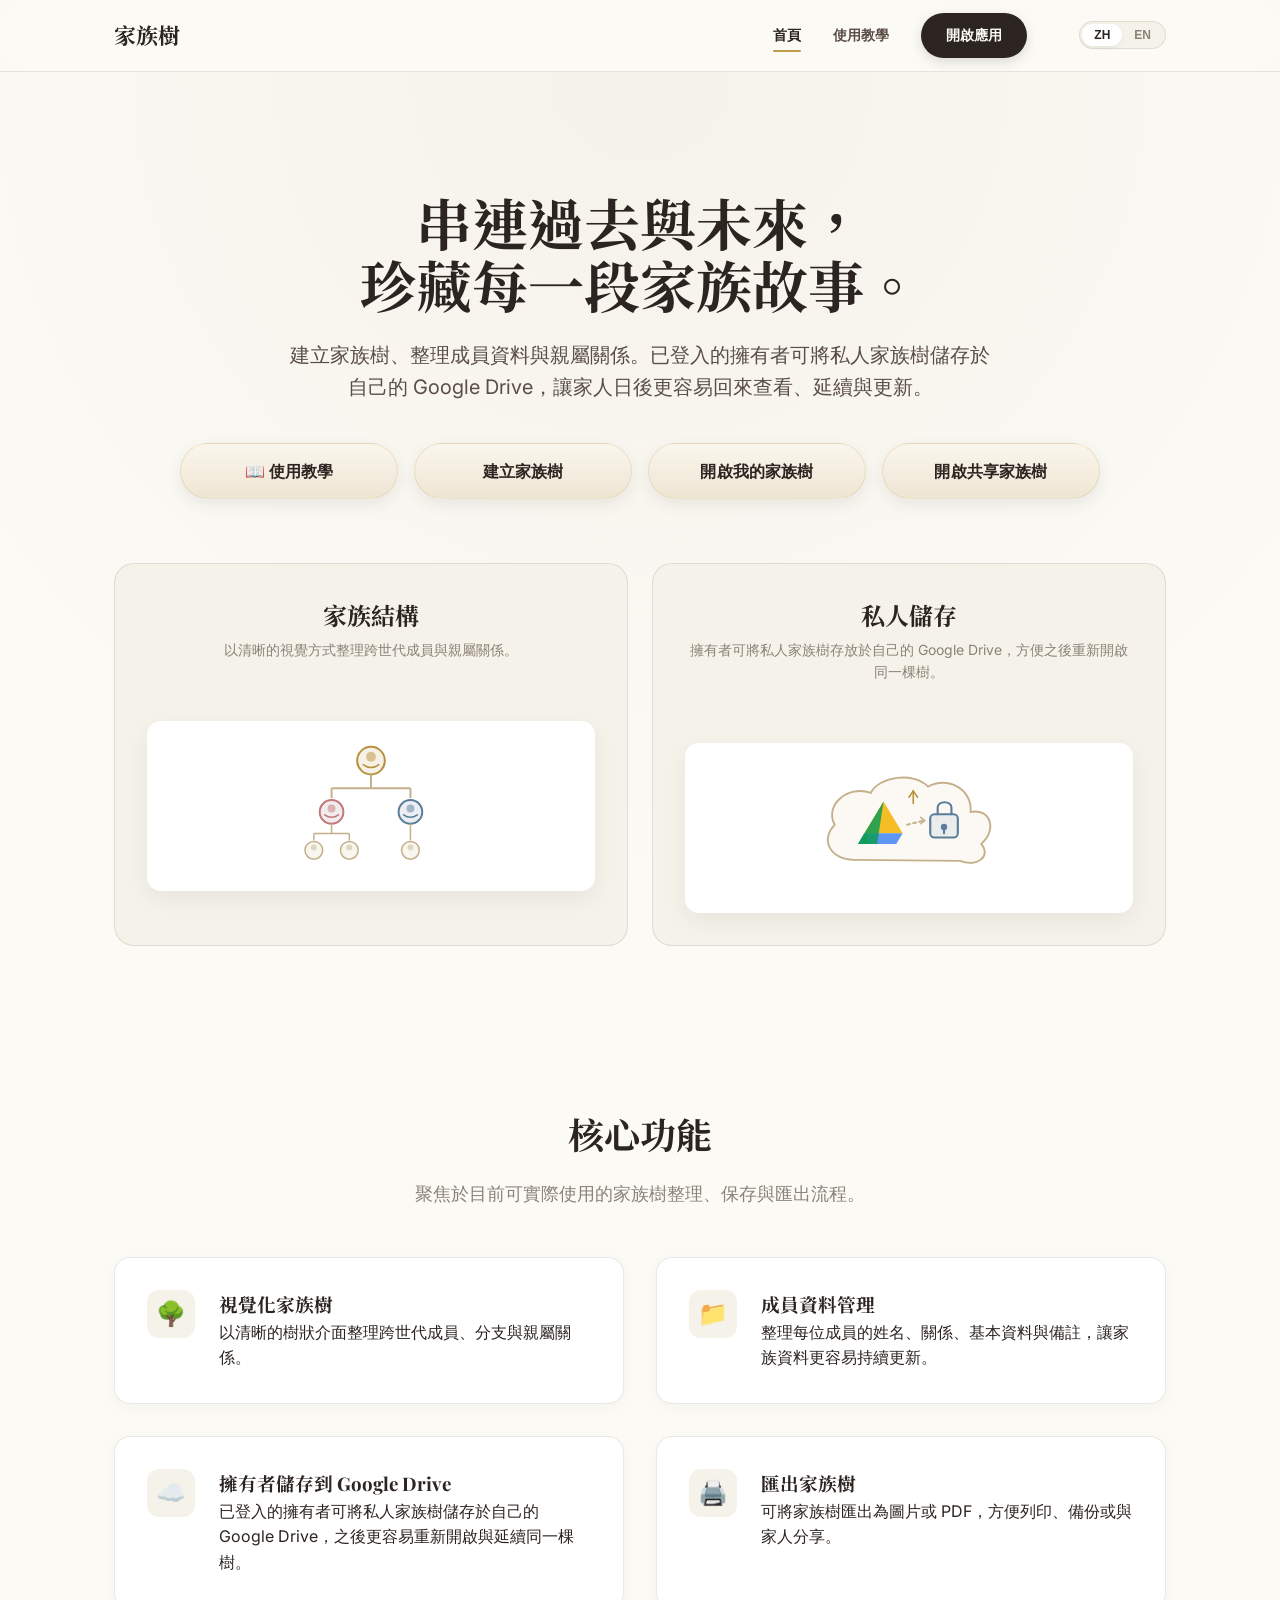
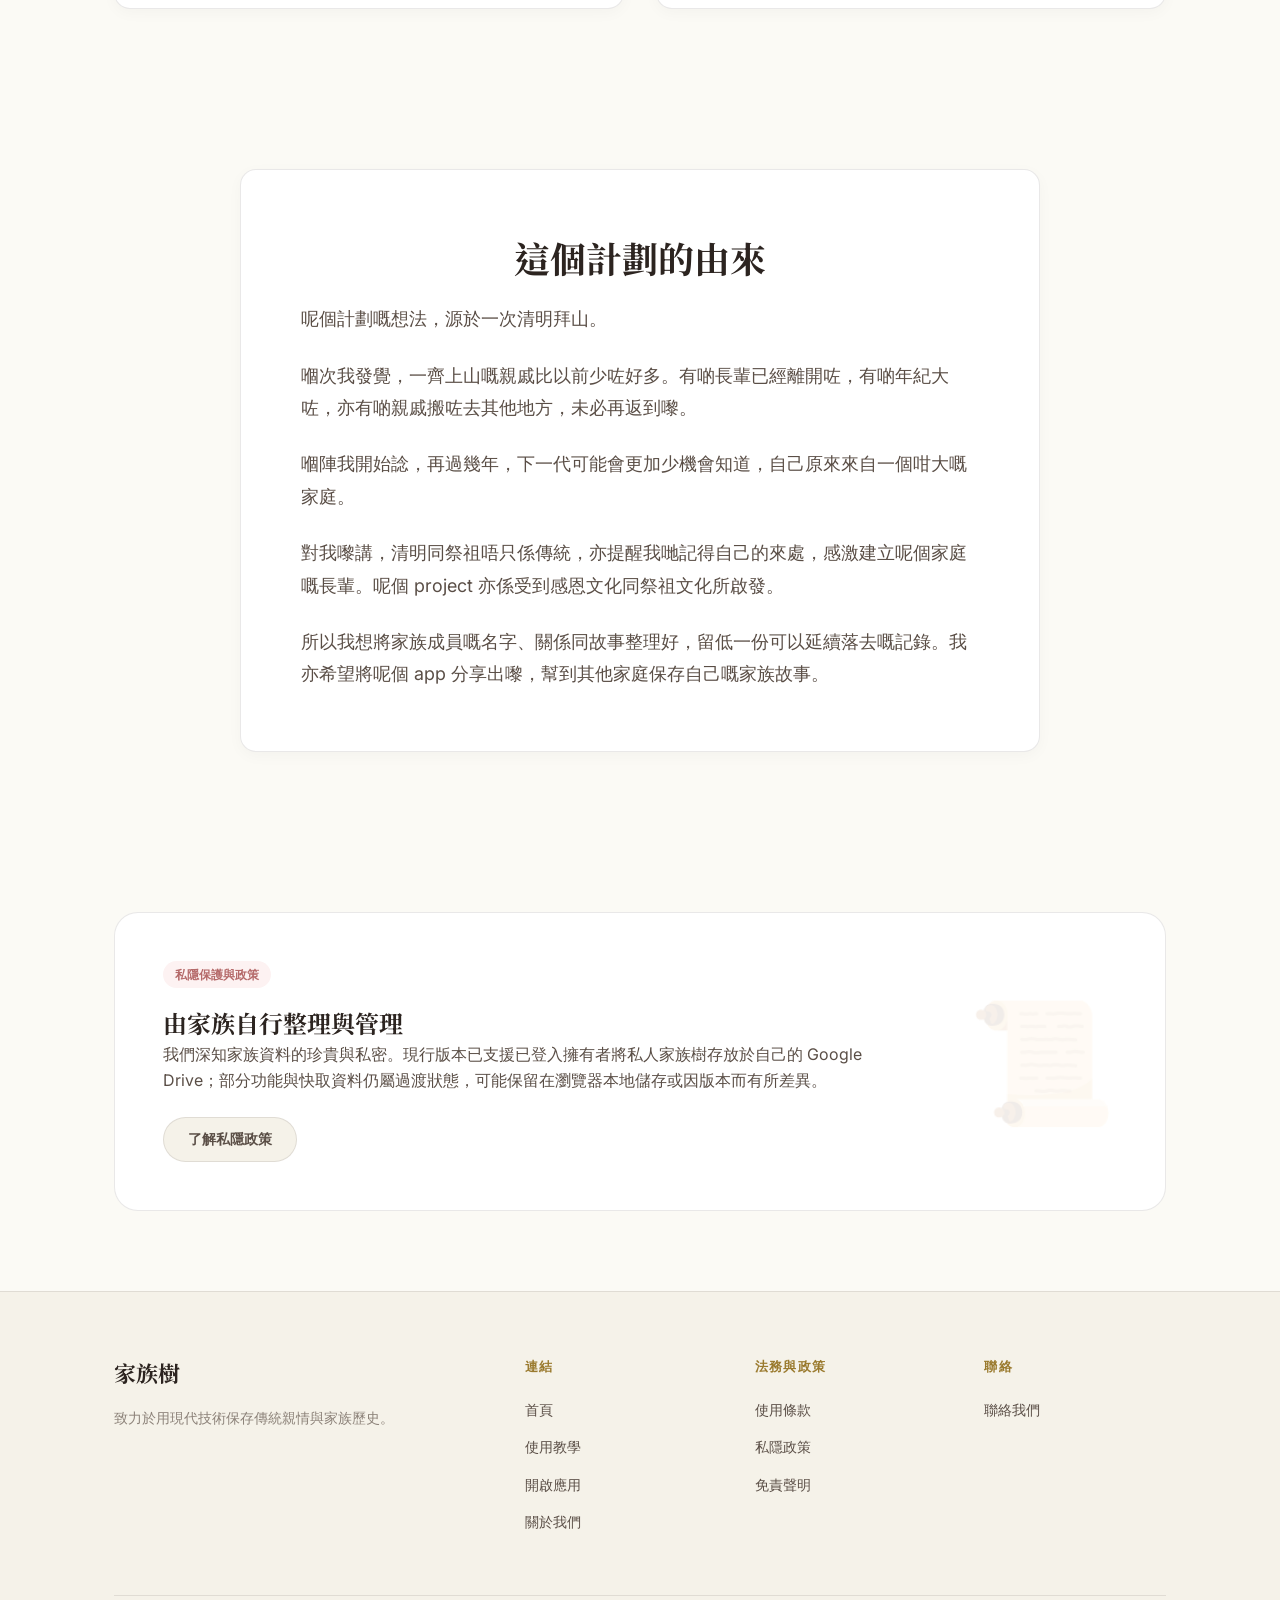
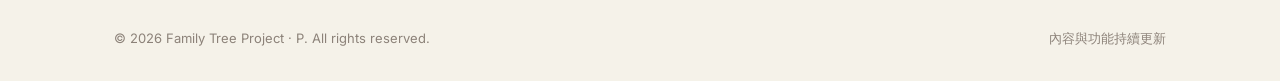
==== commit ef22984f: "Add files via upload" ====
--- a/index.html
+++ b/index.html
@@ -3,22 +3,22 @@
 <head>
   <meta charset="UTF-8">
   <meta name="viewport" content="width=device-width, initial-scale=1.0">
-  <title>家族記憶 — 家族樹與 Google Drive 保存工具</title>
-  <meta name="description" content="家族記憶是一個免費使用的家族樹工具，幫助家庭整理成員關係與基本資料，並讓擁有者將私人家族樹儲存於自己的 Google Drive。">
+  <title>家族樹 — 家族樹與 Google Drive 保存工具</title>
+  <meta name="description" content="家族樹是一個免費使用的家族樹整理工具，幫助家庭整理成員關係與基本資料，並讓擁有者將私人家族樹儲存於自己的 Google Drive。">
   <!-- Update this canonical URL to your final live domain -->
   <link rel="canonical" href="https://your-domain.com/">
 
   <!-- Open Graph -->
   <meta property="og:type" content="website">
   <meta property="og:url" content="https://your-domain.com/">
-  <meta property="og:title" content="家族記憶 — 家族樹與 Google Drive 保存工具">
+  <meta property="og:title" content="家族樹 — 家族樹與 Google Drive 保存工具">
   <meta property="og:description" content="免費使用的家族樹工具，整理成員關係與資料，並讓擁有者將私人家族樹儲存於自己的 Google Drive。">
   <meta property="og:locale" content="zh_HK">
   <meta property="og:locale:alternate" content="en_US">
 
   <!-- Twitter / X Card -->
   <meta name="twitter:card" content="summary">
-  <meta name="twitter:title" content="家族記憶 — 家族樹與 Google Drive 保存工具">
+  <meta name="twitter:title" content="家族樹 — 家族樹與 Google Drive 保存工具">
   <meta name="twitter:description" content="免費使用的家族樹工具，整理成員關係與資料，並讓擁有者將私人家族樹儲存於自己的 Google Drive。">
 
   <!-- Schema.org JSON-LD -->
@@ -26,7 +26,7 @@
   {
     "@context": "https://schema.org",
     "@type": "WebApplication",
-    "name": "家族記憶 Family Heritage",
+    "name": "家族樹 Family Tree",
     "url": "https://your-domain.com/",
     "description": "A free-to-use family tree tool that helps families organise member relationships and basic records, lets the owner store the private tree in their own Google Drive, and supports exporting the tree as an image or PDF.",
     "applicationCategory": "LifestyleApplication",
@@ -39,7 +39,7 @@
     "inLanguage": ["zh-HK", "zh-TW", "en"],
     "creator": {
       "@type": "Person",
-      "name": "Family Heritage Project"
+      "name": "Family Tree"
     }
   }
   </script>
@@ -266,7 +266,7 @@
 
   <header class="site-header">
     <div class="container nav-wrap">
-      <a href="index.html" class="logo" data-i18n="nav_brand">家族記憶</a>
+      <a href="index.html" class="logo" data-i18n="nav_brand">家族樹</a>
       <nav class="nav-links">
         <a href="index.html" class="nav-link active" data-i18n="nav_home">首頁</a>
         <a href="guide.html" class="nav-link" data-i18n="nav_guide">使用教學</a>
@@ -426,7 +426,7 @@
             <p>嗰次我發覺，一齊上山嘅親戚比以前少咗好多。有啲長輩已經離開咗，有啲年紀大咗，亦有啲親戚搬咗去其他地方，未必再返到嚟。</p>
             <p>嗰陣我開始諗，再過幾年，下一代可能會更加少機會知道，自己原來來自一個咁大嘅家庭。</p>
             <p>對我嚟講，清明同祭祖唔只係傳統，亦提醒我哋記得自己的來處，感激建立呢個家庭嘅長輩。呢個 project 亦係受到感恩文化同祭祖文化所啟發。</p>
-            <p>所以我想將家族成員嘅名字、關係同故事整理好，留低一份可以延續落去嘅記錄。我亦希望將呢個 app 分享出嚟，幫到其他家庭保存自己嘅家族記憶。</p>
+            <p>所以我想將家族成員嘅名字、關係同故事整理好，留低一份可以延續落去嘅記錄。我亦希望將呢個 app 分享出嚟，幫到其他家庭保存自己嘅家族故事。</p>
           </div>
 
           <div id="story-en" class="story-content lang-en" style="display:none">
@@ -460,7 +460,7 @@
     <div class="container">
       <div class="footer-grid">
         <div class="footer-brand">
-          <span class="logo" data-i18n="footer_brand">家族記憶</span>
+          <span class="logo" data-i18n="footer_brand">家族樹</span>
           <p class="footer-desc" data-i18n="footer_desc">致力於用現代技術保存傳統親情與家族歷史。</p>
         </div>
         <div class="footer-col">
@@ -488,7 +488,7 @@
         </div>
       </div>
       <div class="footer-bottom">
-        <p data-i18n="footer_copy">© 2026 Family Heritage Project. 讓愛傳承。</p>
+        <p data-i18n="footer_copy">© 2026 Family Tree Project · P. All rights reserved.</p>
         <div style="display:flex; gap:20px;">
           <span data-i18n="footer_version">內容與功能持續更新</span>
         </div>
@@ -501,8 +501,8 @@
     
     const I18N = {
       zh: {
-        site_title: "家族記憶",
-        nav_brand: "家族記憶",
+        site_title: "家族樹",
+        nav_brand: "家族樹",
         nav_home: "首頁",
         nav_guide: "使用教學",
         cta_guide: "📖 使用教學",
@@ -531,7 +531,7 @@
         privacy_title: "由家族自行整理與管理",
         privacy_desc: "我們深知家族資料的珍貴與私密。現行版本已支援已登入擁有者將私人家族樹存放於自己的 Google Drive；部分功能與快取資料仍屬過渡狀態，可能保留在瀏覽器本地儲存或因版本而有所差異。",
         privacy_btn: "了解私隱政策",
-        footer_brand: "家族記憶",
+        footer_brand: "家族樹",
         footer_desc: "致力於用現代技術保存傳統親情與家族歷史。",
         footer_links_h: "連結",
         footer_legal_h: "法務與政策",
@@ -543,12 +543,12 @@
         footer_terms: "使用條款",
         footer_disclaimer: "免責聲明",
         footer_support: "聯絡我們",
-        footer_copy: "© 2026 Family Heritage Project. 讓愛傳承。",
+        footer_copy: "© 2026 Family Tree Project · P. All rights reserved.",
         footer_version: "內容與功能持續更新"
       },
       en: {
-        site_title: "Family Heritage",
-        nav_brand: "Family Heritage",
+        site_title: "Family Tree",
+        nav_brand: "Family Tree",
         nav_home: "Home",
         nav_guide: "User Guide",
         cta_guide: "📖 User Guide",
@@ -577,7 +577,7 @@
         privacy_title: "Family Managed and Owned",
         privacy_desc: "We understand how sensitive family records can be. The current version already supports Drive-backed private tree storage for signed-in owners, while some features and cached data remain transitional and may still rely on browser local storage or vary by version.",
         privacy_btn: "Learn About Privacy",
-        footer_brand: "Family Heritage",
+        footer_brand: "Family Tree",
         footer_desc: "Dedicated to preserving traditional family bonds and history through modern technology.",
         footer_links_h: "Links",
         footer_legal_h: "Legal and Policy",
@@ -589,7 +589,7 @@
         footer_terms: "Terms of Use",
         footer_disclaimer: "Disclaimer",
         footer_support: "Support and Contact",
-        footer_copy: "© 2026 Family Heritage Project. Let love pass on.",
+        footer_copy: "© 2026 Family Tree Project · P. All rights reserved.",
         footer_version: "Content and features continue to evolve"
       }
     };
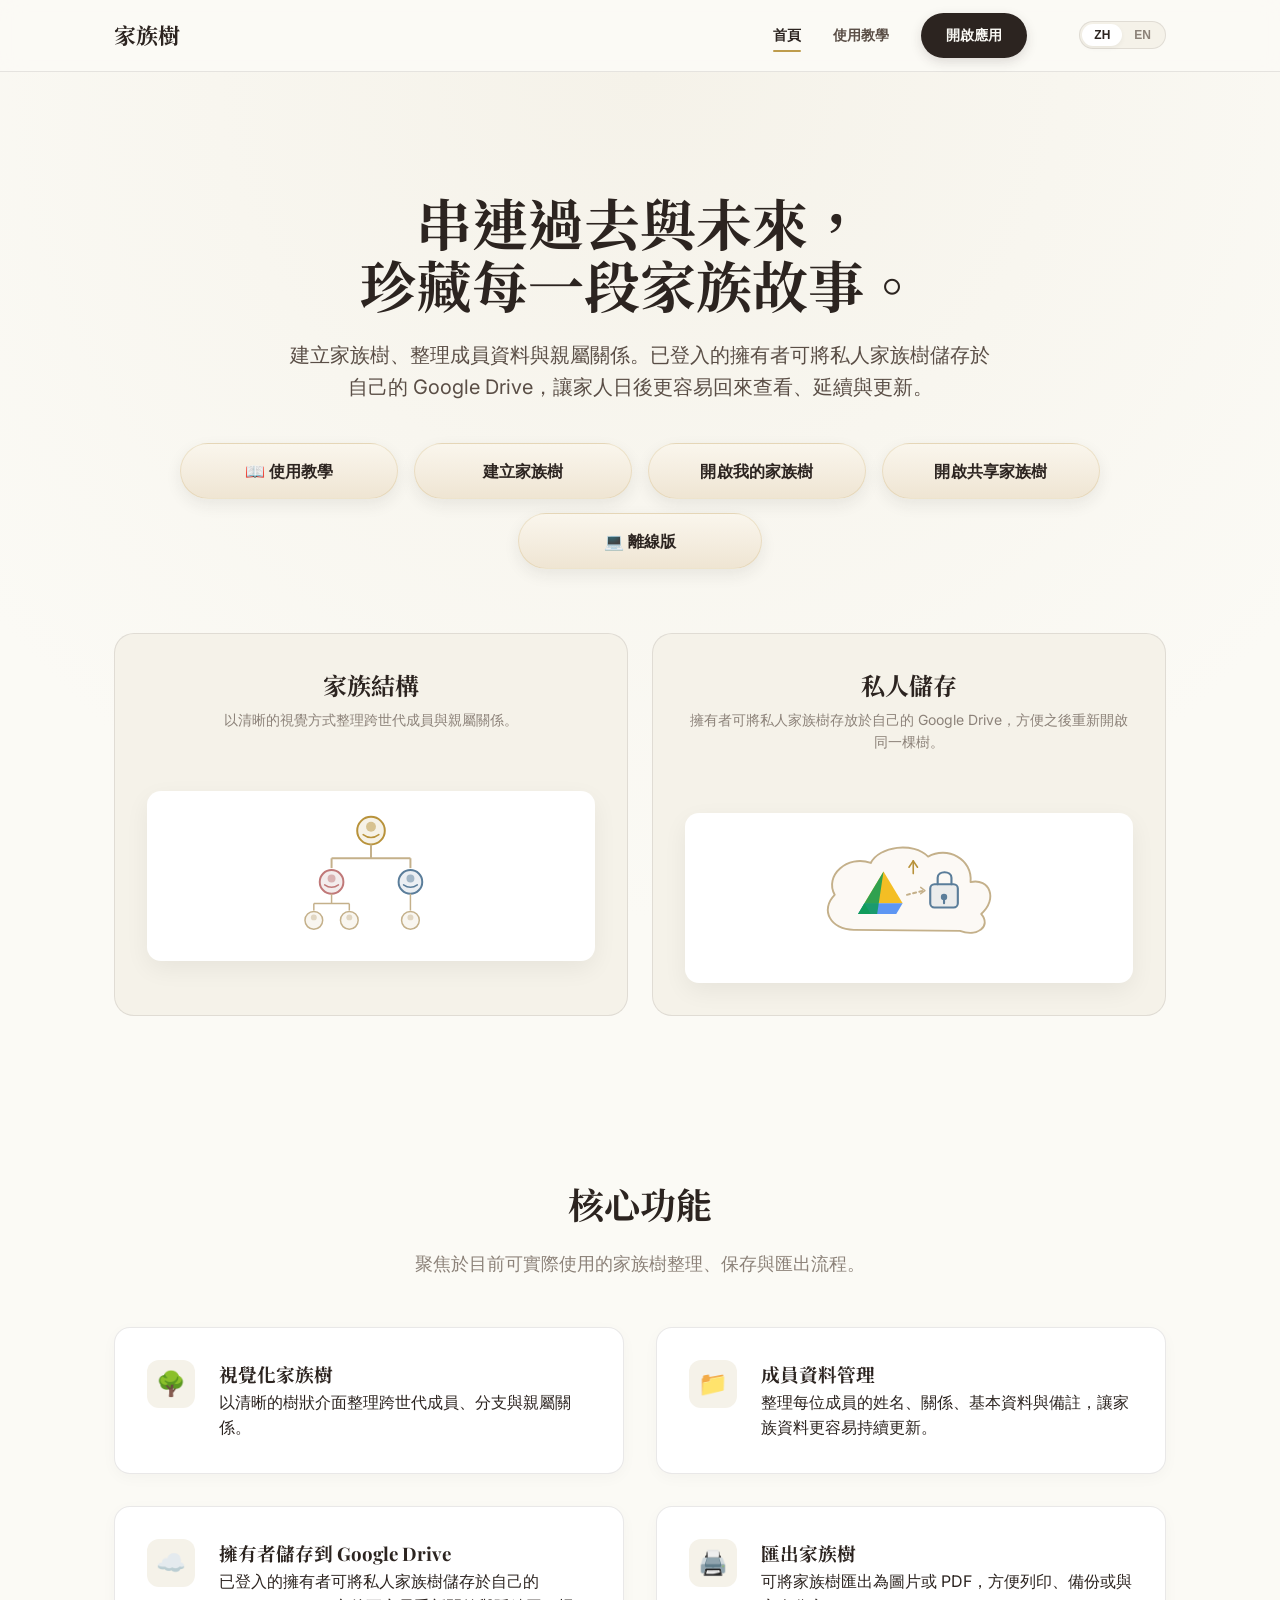
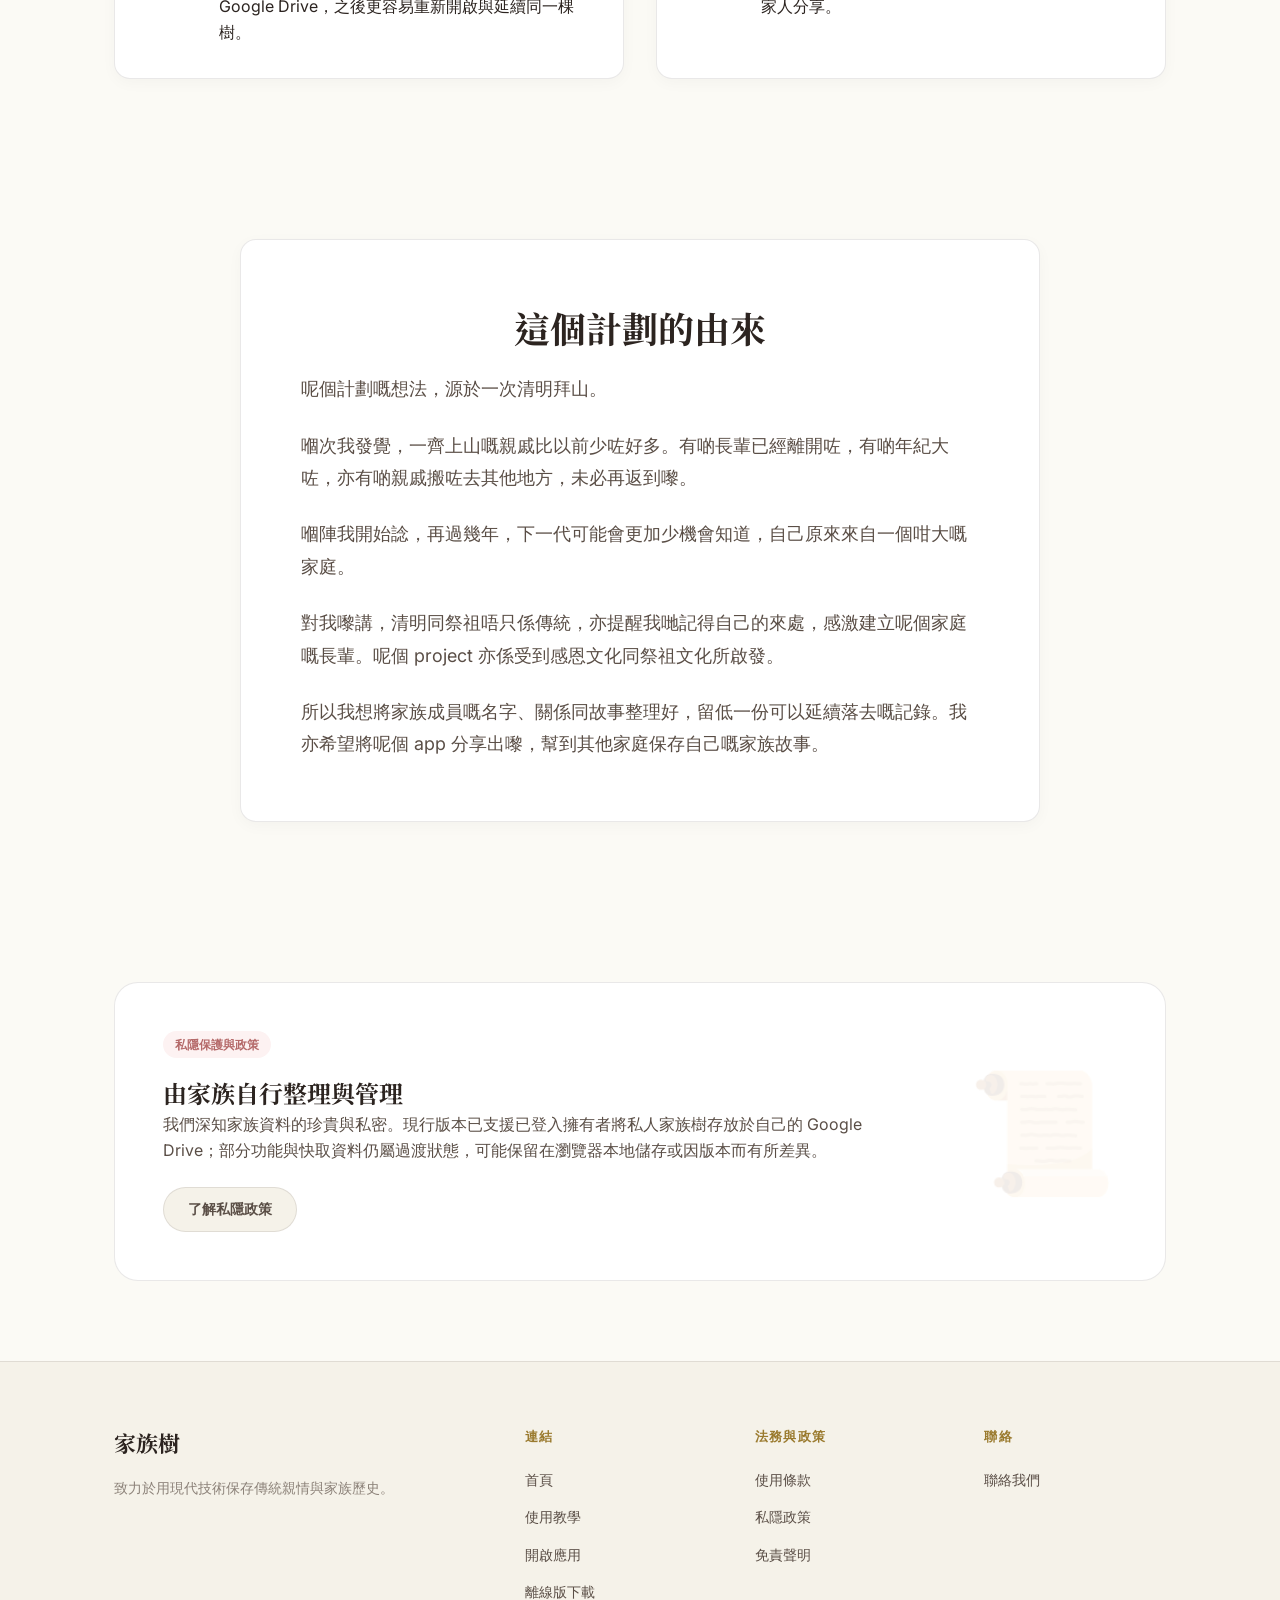
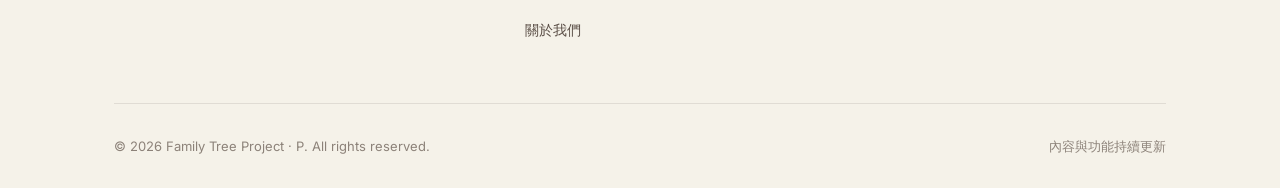
==== commit bbcd2303: "Add files via upload" ====
--- a/index.html
+++ b/index.html
@@ -3,14 +3,15 @@
 <head>
   <meta charset="UTF-8">
   <meta name="viewport" content="width=device-width, initial-scale=1.0">
-  <title>家族樹 — 家族樹與 Google Drive 保存工具</title>
+  <meta name="google-site-verification" content="McuUVMCTxGLBChnF9ep8ESlkgEZml2QNIaU0vv-Ym94" />
+  <title>Family Tree App — 家族樹與 Google Drive 保存工具</title>
   <meta name="description" content="家族樹是一個免費使用的家族樹整理工具，幫助家庭整理成員關係與基本資料，並讓擁有者將私人家族樹儲存於自己的 Google Drive。">
   <!-- Update this canonical URL to your final live domain -->
-  <link rel="canonical" href="https://your-domain.com/">
+  <link rel="canonical" href="https://usefulaiapp.github.io/familytree/">
 
   <!-- Open Graph -->
   <meta property="og:type" content="website">
-  <meta property="og:url" content="https://your-domain.com/">
+  <meta property="og:url" content="https://usefulaiapp.github.io/familytree/">
   <meta property="og:title" content="家族樹 — 家族樹與 Google Drive 保存工具">
   <meta property="og:description" content="免費使用的家族樹工具，整理成員關係與資料，並讓擁有者將私人家族樹儲存於自己的 Google Drive。">
   <meta property="og:locale" content="zh_HK">
@@ -27,7 +28,7 @@
     "@context": "https://schema.org",
     "@type": "WebApplication",
     "name": "家族樹 Family Tree",
-    "url": "https://your-domain.com/",
+    "url": "https://usefulaiapp.github.io/familytree/",
     "description": "A free-to-use family tree tool that helps families organise member relationships and basic records, lets the owner store the private tree in their own Google Drive, and supports exporting the tree as an image or PDF.",
     "applicationCategory": "LifestyleApplication",
     "operatingSystem": "Any",
@@ -290,6 +291,7 @@
           <a href="app.html" class="btn btn-gold" data-i18n="cta_create">建立家族樹</a>
           <a href="app.html" class="btn btn-pri" data-i18n="cta_open">開啟我的家族樹</a>
           <a href="app.html" class="btn btn-sec" data-i18n="cta_view">開啟共享家族樹</a>
+          <a href="compare.html" class="btn btn-sec" data-i18n="cta_offline">💻 離線版</a>
         </div>
 
         <div class="preview-grid">
@@ -469,6 +471,7 @@
             <li><a href="index.html" data-i18n="footer_home">首頁</a></li>
             <li><a href="guide.html" data-i18n="nav_guide">📖 使用教學</a></li>
             <li><a href="app.html" data-i18n="footer_app">開啟應用</a></li>
+            <li><a href="compare.html" data-i18n="footer_compare">離線版下載</a></li>
             <li><a href="trust.html#about" data-i18n="footer_about">關於我們</a></li>
           </ul>
         </div>
@@ -512,6 +515,7 @@
         cta_create: "建立家族樹",
         cta_open: "開啟我的家族樹",
         cta_view: "開啟共享家族樹",
+        cta_offline: "💻 離線版",
         preview_tree: "家族結構",
         preview_tree_desc: "以清晰的視覺方式整理跨世代成員與親屬關係。",
         preview_drive: "私人儲存",
@@ -539,6 +543,7 @@
         footer_home: "首頁",
         footer_app: "開啟應用",
         footer_about: "關於我們",
+        footer_compare: "離線版下載",
         footer_privacy: "私隱政策",
         footer_terms: "使用條款",
         footer_disclaimer: "免責聲明",
@@ -558,6 +563,7 @@
         cta_create: "Create Tree",
         cta_open: "Open My Family Tree",
         cta_view: "Open Shared Tree",
+        cta_offline: "💻 Offline Version",
         preview_tree: "Family Structure",
         preview_tree_desc: "Organize members and relationships across generations in a clear visual tree.",
         preview_drive: "Private Drive Storage",
@@ -585,6 +591,7 @@
         footer_home: "Home",
         footer_app: "Open App",
         footer_about: "About Us",
+        footer_compare: "Offline Download",
         footer_privacy: "Privacy Policy",
         footer_terms: "Terms of Use",
         footer_disclaimer: "Disclaimer",
@@ -630,5 +637,6 @@
     const savedLang = localStorage.getItem(LANG_KEY) || 'zh';
     applyLang(savedLang);
   </script>
+<!-- Cloudflare Web Analytics --><script defer src='https://static.cloudflareinsights.com/beacon.min.js' data-cf-beacon='{"token": "02b8e565dab84ae79afc7171ee6848d0"}'></script><!-- End Cloudflare Web Analytics -->
 </body>
 </html>
